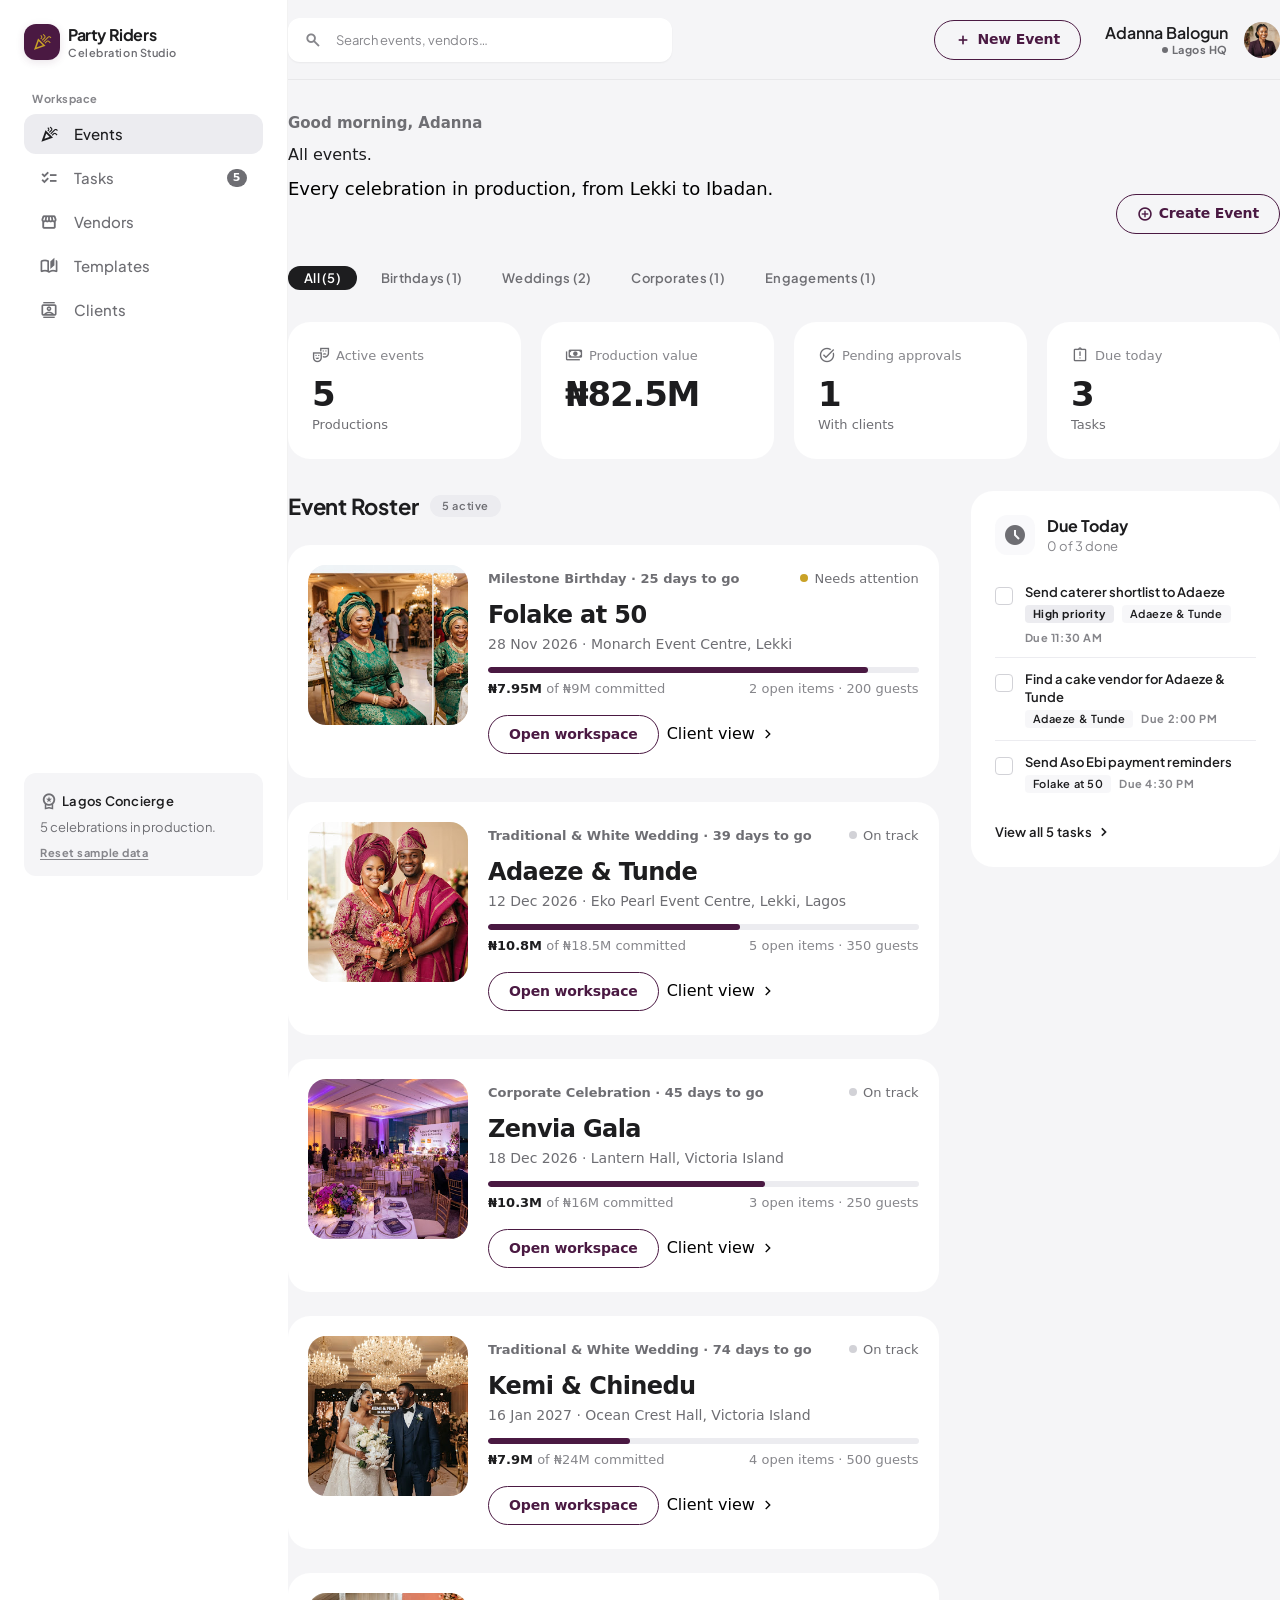
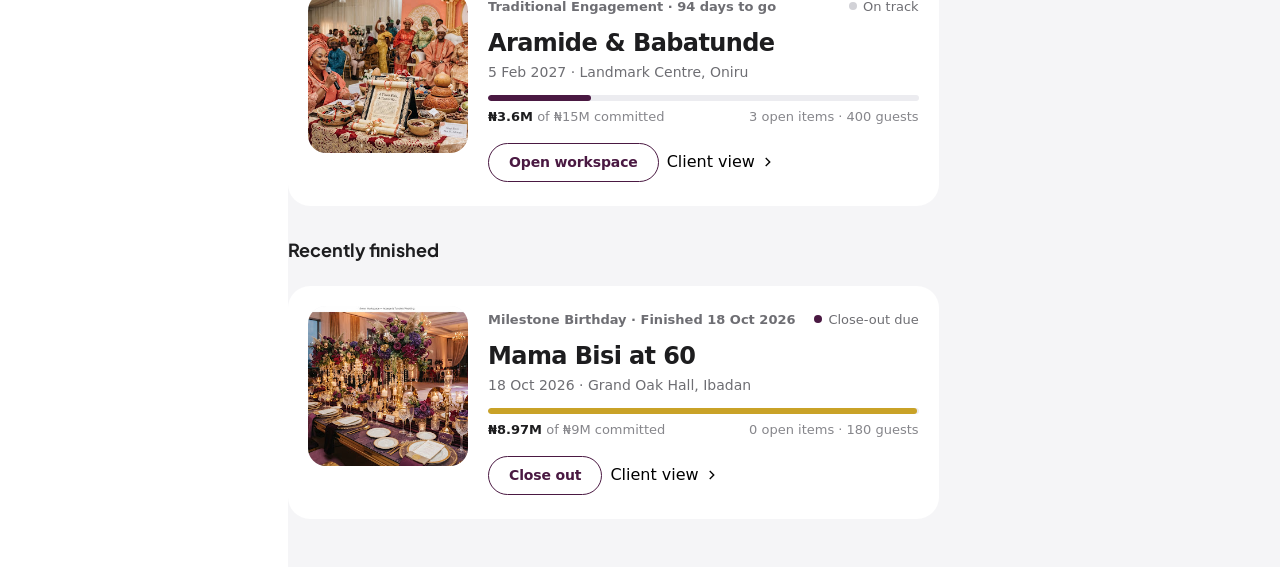
==== app.html @ c504311c "Party Riders marketing site and planner demo" ====
<!doctype html>
<html lang="en">
<head>
  <meta charset="utf-8">
  <meta name="viewport" content="width=device-width, initial-scale=1, viewport-fit=cover">
  <title>Party Riders · Planner Workspace</title>
  <link rel="preconnect" href="https://fonts.googleapis.com">
  <link rel="preconnect" href="https://fonts.gstatic.com" crossorigin>
  <link href="https://fonts.googleapis.com/css2?family=Plus+Jakarta+Sans:wght@400;500;600;700;800&display=swap" rel="stylesheet">
  <link href="https://fonts.googleapis.com/css2?family=Material+Symbols+Outlined:opsz,wght,FILL,GRAD@20..48,300..600,0..1,0&display=swap" rel="stylesheet">
  <link href="app.css" rel="stylesheet">
</head>
<body>
  <div id="root"></div>
  <div id="layer"></div>
  <script src="app.js"></script>
</body>
</html>
---- app.css ----
*,:after,:before{--tw-border-spacing-x:0;--tw-border-spacing-y:0;--tw-translate-x:0;--tw-translate-y:0;--tw-rotate:0;--tw-skew-x:0;--tw-skew-y:0;--tw-scale-x:1;--tw-scale-y:1;--tw-pan-x: ;--tw-pan-y: ;--tw-pinch-zoom: ;--tw-scroll-snap-strictness:proximity;--tw-gradient-from-position: ;--tw-gradient-via-position: ;--tw-gradient-to-position: ;--tw-ordinal: ;--tw-slashed-zero: ;--tw-numeric-figure: ;--tw-numeric-spacing: ;--tw-numeric-fraction: ;--tw-ring-inset: ;--tw-ring-offset-width:0px;--tw-ring-offset-color:#fff;--tw-ring-color:rgba(59,130,246,.5);--tw-ring-offset-shadow:0 0 #0000;--tw-ring-shadow:0 0 #0000;--tw-shadow:0 0 #0000;--tw-shadow-colored:0 0 #0000;--tw-blur: ;--tw-brightness: ;--tw-contrast: ;--tw-grayscale: ;--tw-hue-rotate: ;--tw-invert: ;--tw-saturate: ;--tw-sepia: ;--tw-drop-shadow: ;--tw-backdrop-blur: ;--tw-backdrop-brightness: ;--tw-backdrop-contrast: ;--tw-backdrop-grayscale: ;--tw-backdrop-hue-rotate: ;--tw-backdrop-invert: ;--tw-backdrop-opacity: ;--tw-backdrop-saturate: ;--tw-backdrop-sepia: ;--tw-contain-size: ;--tw-contain-layout: ;--tw-contain-paint: ;--tw-contain-style: }::backdrop{--tw-border-spacing-x:0;--tw-border-spacing-y:0;--tw-translate-x:0;--tw-translate-y:0;--tw-rotate:0;--tw-skew-x:0;--tw-skew-y:0;--tw-scale-x:1;--tw-scale-y:1;--tw-pan-x: ;--tw-pan-y: ;--tw-pinch-zoom: ;--tw-scroll-snap-strictness:proximity;--tw-gradient-from-position: ;--tw-gradient-via-position: ;--tw-gradient-to-position: ;--tw-ordinal: ;--tw-slashed-zero: ;--tw-numeric-figure: ;--tw-numeric-spacing: ;--tw-numeric-fraction: ;--tw-ring-inset: ;--tw-ring-offset-width:0px;--tw-ring-offset-color:#fff;--tw-ring-color:rgba(59,130,246,.5);--tw-ring-offset-shadow:0 0 #0000;--tw-ring-shadow:0 0 #0000;--tw-shadow:0 0 #0000;--tw-shadow-colored:0 0 #0000;--tw-blur: ;--tw-brightness: ;--tw-contrast: ;--tw-grayscale: ;--tw-hue-rotate: ;--tw-invert: ;--tw-saturate: ;--tw-sepia: ;--tw-drop-shadow: ;--tw-backdrop-blur: ;--tw-backdrop-brightness: ;--tw-backdrop-contrast: ;--tw-backdrop-grayscale: ;--tw-backdrop-hue-rotate: ;--tw-backdrop-invert: ;--tw-backdrop-opacity: ;--tw-backdrop-saturate: ;--tw-backdrop-sepia: ;--tw-contain-size: ;--tw-contain-layout: ;--tw-contain-paint: ;--tw-contain-style: }/*! tailwindcss v3.4.16 | MIT License | https://tailwindcss.com*/*,:after,:before{box-sizing:border-box;border:0 solid #e5e7eb}:after,:before{--tw-content:""}:host,html{line-height:1.5;-webkit-text-size-adjust:100%;-moz-tab-size:4;-o-tab-size:4;tab-size:4;font-family:ui-sans-serif,system-ui,sans-serif,Apple Color Emoji,Segoe UI Emoji,Segoe UI Symbol,Noto Color Emoji;font-feature-settings:normal;font-variation-settings:normal;-webkit-tap-highlight-color:transparent}body{margin:0;line-height:inherit}hr{height:0;color:inherit;border-top-width:1px}abbr:where([title]){-webkit-text-decoration:underline dotted;text-decoration:underline dotted}h1,h2,h3,h4,h5,h6{font-size:inherit;font-weight:inherit}a{color:inherit;text-decoration:inherit}b,strong{font-weight:bolder}code,kbd,pre,samp{font-family:ui-monospace,SFMono-Regular,Menlo,Monaco,Consolas,Liberation Mono,Courier New,monospace;font-feature-settings:normal;font-variation-settings:normal;font-size:1em}small{font-size:80%}sub,sup{font-size:75%;line-height:0;position:relative;vertical-align:baseline}sub{bottom:-.25em}sup{top:-.5em}table{text-indent:0;border-color:inherit;border-collapse:collapse}button,input,optgroup,select,textarea{font-family:inherit;font-feature-settings:inherit;font-variation-settings:inherit;font-size:100%;font-weight:inherit;line-height:inherit;letter-spacing:inherit;color:inherit;margin:0;padding:0}button,select{text-transform:none}button,input:where([type=button]),input:where([type=reset]),input:where([type=submit]){-webkit-appearance:button;background-color:transparent;background-image:none}:-moz-focusring{outline:auto}:-moz-ui-invalid{box-shadow:none}progress{vertical-align:baseline}::-webkit-inner-spin-button,::-webkit-outer-spin-button{height:auto}[type=search]{-webkit-appearance:textfield;outline-offset:-2px}::-webkit-search-decoration{-webkit-appearance:none}::-webkit-file-upload-button{-webkit-appearance:button;font:inherit}summary{display:list-item}blockquote,dd,dl,figure,h1,h2,h3,h4,h5,h6,hr,p,pre{margin:0}fieldset{margin:0}fieldset,legend{padding:0}menu,ol,ul{list-style:none;margin:0;padding:0}dialog{padding:0}textarea{resize:vertical}input::-moz-placeholder,textarea::-moz-placeholder{opacity:1;color:#9ca3af}input::placeholder,textarea::placeholder{opacity:1;color:#9ca3af}[role=button],button{cursor:pointer}:disabled{cursor:default}audio,canvas,embed,iframe,img,object,svg,video{display:block;vertical-align:middle}img,video{max-width:100%;height:auto}[hidden]:where(:not([hidden=until-found])){display:none}[multiple],[type=date],[type=datetime-local],[type=email],[type=month],[type=number],[type=password],[type=search],[type=tel],[type=text],[type=time],[type=url],[type=week],input:where(:not([type])),select,textarea{-webkit-appearance:none;-moz-appearance:none;appearance:none;background-color:#fff;border-color:#6b7280;border-width:1px;border-radius:0;padding:.5rem .75rem;font-size:1rem;line-height:1.5rem;--tw-shadow:0 0 #0000}[multiple]:focus,[type=date]:focus,[type=datetime-local]:focus,[type=email]:focus,[type=month]:focus,[type=number]:focus,[type=password]:focus,[type=search]:focus,[type=tel]:focus,[type=text]:focus,[type=time]:focus,[type=url]:focus,[type=week]:focus,input:where(:not([type])):focus,select:focus,textarea:focus{outline:2px solid transparent;outline-offset:2px;--tw-ring-inset:var(--tw-empty,/*!*/ /*!*/);--tw-ring-offset-width:0px;--tw-ring-offset-color:#fff;--tw-ring-color:#2563eb;--tw-ring-offset-shadow:var(--tw-ring-inset) 0 0 0 var(--tw-ring-offset-width) var(--tw-ring-offset-color);--tw-ring-shadow:var(--tw-ring-inset) 0 0 0 calc(1px + var(--tw-ring-offset-width)) var(--tw-ring-color);box-shadow:var(--tw-ring-offset-shadow),var(--tw-ring-shadow),var(--tw-shadow);border-color:#2563eb}input::-moz-placeholder,textarea::-moz-placeholder{color:#6b7280;opacity:1}input::placeholder,textarea::placeholder{color:#6b7280;opacity:1}::-webkit-datetime-edit-fields-wrapper{padding:0}::-webkit-date-and-time-value{min-height:1.5em;text-align:inherit}::-webkit-datetime-edit{display:inline-flex}::-webkit-datetime-edit,::-webkit-datetime-edit-day-field,::-webkit-datetime-edit-hour-field,::-webkit-datetime-edit-meridiem-field,::-webkit-datetime-edit-millisecond-field,::-webkit-datetime-edit-minute-field,::-webkit-datetime-edit-month-field,::-webkit-datetime-edit-second-field,::-webkit-datetime-edit-year-field{padding-top:0;padding-bottom:0}select{background-image:url("data:image/svg+xml;charset=utf-8,%3Csvg xmlns='http://www.w3.org/2000/svg' fill='none' viewBox='0 0 20 20'%3E%3Cpath stroke='%236b7280' stroke-linecap='round' stroke-linejoin='round' stroke-width='1.5' d='m6 8 4 4 4-4'/%3E%3C/svg%3E");background-position:right .5rem center;background-repeat:no-repeat;background-size:1.5em 1.5em;padding-right:2.5rem;-webkit-print-color-adjust:exact;print-color-adjust:exact}[multiple],[size]:where(select:not([size="1"])){background-image:none;background-position:0 0;background-repeat:unset;background-size:initial;padding-right:.75rem;-webkit-print-color-adjust:unset;print-color-adjust:unset}[type=checkbox],[type=radio]{-webkit-appearance:none;-moz-appearance:none;appearance:none;padding:0;-webkit-print-color-adjust:exact;print-color-adjust:exact;display:inline-block;vertical-align:middle;background-origin:border-box;-webkit-user-select:none;-moz-user-select:none;user-select:none;flex-shrink:0;height:1rem;width:1rem;color:#2563eb;background-color:#fff;border-color:#6b7280;border-width:1px;--tw-shadow:0 0 #0000}[type=checkbox]{border-radius:0}[type=radio]{border-radius:100%}[type=checkbox]:focus,[type=radio]:focus{outline:2px solid transparent;outline-offset:2px;--tw-ring-inset:var(--tw-empty,/*!*/ /*!*/);--tw-ring-offset-width:2px;--tw-ring-offset-color:#fff;--tw-ring-color:#2563eb;--tw-ring-offset-shadow:var(--tw-ring-inset) 0 0 0 var(--tw-ring-offset-width) var(--tw-ring-offset-color);--tw-ring-shadow:var(--tw-ring-inset) 0 0 0 calc(2px + var(--tw-ring-offset-width)) var(--tw-ring-color);box-shadow:var(--tw-ring-offset-shadow),var(--tw-ring-shadow),var(--tw-shadow)}[type=checkbox]:checked,[type=radio]:checked{border-color:transparent;background-color:currentColor;background-size:100% 100%;background-position:50%;background-repeat:no-repeat}[type=checkbox]:checked{background-image:url("data:image/svg+xml;charset=utf-8,%3Csvg xmlns='http://www.w3.org/2000/svg' fill='%23fff' viewBox='0 0 16 16'%3E%3Cpath d='M12.207 4.793a1 1 0 0 1 0 1.414l-5 5a1 1 0 0 1-1.414 0l-2-2a1 1 0 0 1 1.414-1.414L6.5 9.086l4.293-4.293a1 1 0 0 1 1.414 0'/%3E%3C/svg%3E")}@media (forced-colors:active) {[type=checkbox]:checked{-webkit-appearance:auto;-moz-appearance:auto;appearance:auto}}[type=radio]:checked{background-image:url("data:image/svg+xml;charset=utf-8,%3Csvg xmlns='http://www.w3.org/2000/svg' fill='%23fff' viewBox='0 0 16 16'%3E%3Ccircle cx='8' cy='8' r='3'/%3E%3C/svg%3E")}@media (forced-colors:active) {[type=radio]:checked{-webkit-appearance:auto;-moz-appearance:auto;appearance:auto}}[type=checkbox]:checked:focus,[type=checkbox]:checked:hover,[type=radio]:checked:focus,[type=radio]:checked:hover{border-color:transparent;background-color:currentColor}[type=checkbox]:indeterminate{background-image:url("data:image/svg+xml;charset=utf-8,%3Csvg xmlns='http://www.w3.org/2000/svg' fill='none' viewBox='0 0 16 16'%3E%3Cpath stroke='%23fff' stroke-linecap='round' stroke-linejoin='round' stroke-width='2' d='M4 8h8'/%3E%3C/svg%3E");border-color:transparent;background-color:currentColor;background-size:100% 100%;background-position:50%;background-repeat:no-repeat}@media (forced-colors:active) {[type=checkbox]:indeterminate{-webkit-appearance:auto;-moz-appearance:auto;appearance:auto}}[type=checkbox]:indeterminate:focus,[type=checkbox]:indeterminate:hover{border-color:transparent;background-color:currentColor}[type=file]{background:unset;border-color:inherit;border-width:0;border-radius:0;padding:0;font-size:unset;line-height:inherit}[type=file]:focus{outline:1px solid ButtonText;outline:1px auto -webkit-focus-ring-color}.sr-only{position:absolute;width:1px;height:1px;padding:0;margin:-1px;overflow:hidden;clip:rect(0,0,0,0);white-space:nowrap;border-width:0}.pointer-events-none{pointer-events:none}.fixed{position:fixed}.absolute{position:absolute}.relative{position:relative}.sticky{position:sticky}.inset-0{inset:0}.inset-x-0{left:0;right:0}.-bottom-10{bottom:-2.5rem}.-right-10{right:-2.5rem}.bottom-0{bottom:0}.bottom-3{bottom:.75rem}.left-0{left:0}.left-1\/2{left:50%}.left-3{left:.75rem}.left-4,.left-space-md{left:1rem}.right-0{right:0}.right-3{right:.75rem}.right-4{right:1rem}.top-0{top:0}.top-2\.5{top:.625rem}.top-20{top:5rem}.top-3{top:.75rem}.top-4{top:1rem}.top-\[136px\]{top:136px}.top-full{top:100%}.z-10{z-index:10}.z-30{z-index:30}.z-40{z-index:40}.z-50{z-index:50}.z-\[60\]{z-index:60}.z-\[61\]{z-index:61}.z-\[70\]{z-index:70}.z-\[80\]{z-index:80}.mx-auto{margin-left:auto;margin-right:auto}.mb-1,.mb-space-xs{margin-bottom:.25rem}.ml-2{margin-left:.5rem}.ml-auto{margin-left:auto}.mt-0\.5{margin-top:.125rem}.mt-1{margin-top:.25rem}.mt-2{margin-top:.5rem}.mt-auto{margin-top:auto}.mt-space-xs{margin-top:.25rem}.box-border{box-sizing:border-box}.block{display:block}.inline-block{display:inline-block}.flex{display:flex}.inline-flex{display:inline-flex}.table{display:table}.grid{display:grid}.hidden{display:none}.h-1\.5{height:.375rem}.h-10{height:2.5rem}.h-11{height:2.75rem}.h-12{height:3rem}.h-16{height:4rem}.h-2{height:.5rem}.h-2\.5{height:.625rem}.h-20{height:5rem}.h-3{height:.75rem}.h-32{height:8rem}.h-36{height:9rem}.h-40{height:10rem}.h-44{height:11rem}.h-48{height:12rem}.h-52{height:13rem}.h-7{height:1.75rem}.h-72{height:18rem}.h-8{height:2rem}.h-9{height:2.25rem}.h-\[18px\]{height:18px}.h-\[420px\]{height:420px}.h-full{height:100%}.h-px{height:1px}.min-h-screen{min-height:100vh}.w-1\.5{width:.375rem}.w-10{width:2.5rem}.w-11{width:2.75rem}.w-12{width:3rem}.w-16{width:4rem}.w-2{width:.5rem}.w-2\.5{width:.625rem}.w-36{width:9rem}.w-52{width:13rem}.w-56{width:14rem}.w-7{width:1.75rem}.w-72{width:18rem}.w-8{width:2rem}.w-9{width:2.25rem}.w-\[120px\]{width:120px}.w-\[18px\]{width:18px}.w-\[50px\]{width:50px}.w-full{width:100%}.min-w-0{min-width:0}.min-w-\[18px\]{min-width:18px}.min-w-\[220px\]{min-width:220px}.min-w-\[360px\]{min-width:360px}.min-w-\[520px\]{min-width:520px}.min-w-\[720px\]{min-width:720px}.min-w-\[760px\]{min-width:760px}.max-w-3xl{max-width:48rem}.max-w-\[1440px\]{max-width:1440px}.max-w-\[440px\]{max-width:440px}.max-w-\[480px\]{max-width:480px}.max-w-\[560px\]{max-width:560px}.max-w-\[calc\(100vw-32px\)\]{max-width:calc(100vw - 32px)}.max-w-full{max-width:100%}.max-w-md{max-width:28rem}.max-w-sm{max-width:24rem}.max-w-xl{max-width:36rem}.flex-1{flex:1 1 0%}.flex-shrink-0,.shrink-0{flex-shrink:0}.table-auto{table-layout:auto}.border-collapse{border-collapse:collapse}.-translate-x-1\/2{--tw-translate-x:-50%}.-rotate-90,.-translate-x-1\/2{transform:translate(var(--tw-translate-x),var(--tw-translate-y)) rotate(var(--tw-rotate)) skewX(var(--tw-skew-x)) skewY(var(--tw-skew-y)) scaleX(var(--tw-scale-x)) scaleY(var(--tw-scale-y))}.-rotate-90{--tw-rotate:-90deg}.cursor-pointer{cursor:pointer}.select-all{-webkit-user-select:all;-moz-user-select:all;user-select:all}.grid-cols-1{grid-template-columns:repeat(1,minmax(0,1fr))}.grid-cols-2{grid-template-columns:repeat(2,minmax(0,1fr))}.grid-cols-3{grid-template-columns:repeat(3,minmax(0,1fr))}.flex-col{flex-direction:column}.flex-wrap{flex-wrap:wrap}.items-start{align-items:flex-start}.items-end{align-items:flex-end}.items-center{align-items:center}.items-baseline{align-items:baseline}.justify-end{justify-content:flex-end}.justify-center{justify-content:center}.justify-between{justify-content:space-between}.gap-0\.5{gap:.125rem}.gap-1{gap:.25rem}.gap-1\.5{gap:.375rem}.gap-2{gap:.5rem}.gap-2\.5{gap:.625rem}.gap-3{gap:.75rem}.gap-3\.5{gap:.875rem}.gap-4{gap:1rem}.gap-5{gap:1.25rem}.gap-6{gap:1.5rem}.gap-8{gap:2rem}.gap-space-lg{gap:1.5rem}.gap-space-md{gap:1rem}.gap-space-sm{gap:.5rem}.gap-space-xl{gap:2rem}.gap-space-xs{gap:.25rem}.divide-x>:not([hidden])~:not([hidden]){--tw-divide-x-reverse:0;border-right-width:calc(1px*var(--tw-divide-x-reverse));border-left-width:calc(1px*(1 - var(--tw-divide-x-reverse)))}.divide-y>:not([hidden])~:not([hidden]){--tw-divide-y-reverse:0;border-top-width:calc(1px*(1 - var(--tw-divide-y-reverse)));border-bottom-width:calc(1px*var(--tw-divide-y-reverse))}.divide-surface-container>:not([hidden])~:not([hidden]){--tw-divide-opacity:1;border-color:rgb(236 236 240/var(--tw-divide-opacity,1))}.self-start{align-self:flex-start}.overflow-hidden{overflow:hidden}.overflow-x-auto{overflow-x:auto}.overflow-y-auto{overflow-y:auto}.truncate{overflow:hidden;text-overflow:ellipsis}.truncate,.whitespace-nowrap{white-space:nowrap}.whitespace-pre-line{white-space:pre-line}.rounded{border-radius:.25rem}.rounded-2xl{border-radius:1rem}.rounded-\[18px\]{border-radius:18px}.rounded-\[22px\]{border-radius:22px}.rounded-\[28px\]{border-radius:28px}.rounded-full{border-radius:9999px}.rounded-lg{border-radius:.5rem}.rounded-md{border-radius:.375rem}.rounded-xl{border-radius:.75rem}.rounded-tl-md{border-top-left-radius:.375rem}.rounded-tl-none{border-top-left-radius:0}.border{border-width:1px}.border-0{border-width:0}.border-2{border-width:2px}.border-\[1\.5px\]{border-width:1.5px}.border-b{border-bottom-width:1px}.border-l-2{border-left-width:2px}.border-r{border-right-width:1px}.border-t{border-top-width:1px}.border-dashed{border-style:dashed}.border-black\/\[0\.05\]{border-color:rgba(0,0,0,.05)}.border-gold{--tw-border-opacity:1;border-color:rgb(201 162 39/var(--tw-border-opacity,1))}.border-on-primary\/20{border-color:hsla(0,0%,100%,.2)}.border-outline-variant{--tw-border-opacity:1;border-color:rgb(210 210 215/var(--tw-border-opacity,1))}.border-plum{--tw-border-opacity:1;border-color:rgb(74 25 66/var(--tw-border-opacity,1))}.border-primary{--tw-border-opacity:1;border-color:rgb(29 29 31/var(--tw-border-opacity,1))}.border-primary-container{--tw-border-opacity:1;border-color:rgb(74 25 66/var(--tw-border-opacity,1))}.border-secondary{--tw-border-opacity:1;border-color:rgb(110 110 115/var(--tw-border-opacity,1))}.border-surface-container{--tw-border-opacity:1;border-color:rgb(236 236 240/var(--tw-border-opacity,1))}.border-transparent{border-color:transparent}.border-white{--tw-border-opacity:1;border-color:rgb(255 255 255/var(--tw-border-opacity,1))}.border-white\/60{border-color:hsla(0,0%,100%,.6)}.bg-\[\#000000\]\/25{background-color:rgba(0,0,0,.25)}.bg-\[\#34c759\]{--tw-bg-opacity:1;background-color:rgb(52 199 89/var(--tw-bg-opacity,1))}.bg-\[\#E8F5E9\]{--tw-bg-opacity:1;background-color:rgb(232 245 233/var(--tw-bg-opacity,1))}.bg-\[\#E9D3A3\]{--tw-bg-opacity:1;background-color:rgb(233 211 163/var(--tw-bg-opacity,1))}.bg-\[\#ff9f0a\]{--tw-bg-opacity:1;background-color:rgb(255 159 10/var(--tw-bg-opacity,1))}.bg-background{--tw-bg-opacity:1;background-color:rgb(245 245 247/var(--tw-bg-opacity,1))}.bg-error-container{--tw-bg-opacity:1;background-color:rgb(253 238 238/var(--tw-bg-opacity,1))}.bg-gold{--tw-bg-opacity:1;background-color:rgb(201 162 39/var(--tw-bg-opacity,1))}.bg-on-surface{--tw-bg-opacity:1;background-color:rgb(29 29 31/var(--tw-bg-opacity,1))}.bg-outline{--tw-bg-opacity:1;background-color:rgb(134 134 139/var(--tw-bg-opacity,1))}.bg-outline-variant{--tw-bg-opacity:1;background-color:rgb(210 210 215/var(--tw-bg-opacity,1))}.bg-outline-variant\/50{background-color:hsla(240,6%,83%,.5)}.bg-plum{--tw-bg-opacity:1;background-color:rgb(74 25 66/var(--tw-bg-opacity,1))}.bg-primary{--tw-bg-opacity:1;background-color:rgb(29 29 31/var(--tw-bg-opacity,1))}.bg-primary-container{--tw-bg-opacity:1;background-color:rgb(74 25 66/var(--tw-bg-opacity,1))}.bg-primary-fixed{--tw-bg-opacity:1;background-color:rgb(236 236 240/var(--tw-bg-opacity,1))}.bg-primary-fixed\/20{background-color:rgba(236,236,240,.2)}.bg-primary-fixed\/40{background-color:rgba(236,236,240,.4)}.bg-primary-fixed\/50{background-color:rgba(236,236,240,.5)}.bg-primary-fixed\/60{background-color:rgba(236,236,240,.6)}.bg-secondary{--tw-bg-opacity:1;background-color:rgb(110 110 115/var(--tw-bg-opacity,1))}.bg-secondary-container{--tw-bg-opacity:1;background-color:rgb(236 236 240/var(--tw-bg-opacity,1))}.bg-secondary-container\/30{background-color:rgba(236,236,240,.3)}.bg-secondary-container\/40{background-color:rgba(236,236,240,.4)}.bg-secondary-container\/50{background-color:rgba(236,236,240,.5)}.bg-secondary-fixed{--tw-bg-opacity:1;background-color:rgb(242 242 245/var(--tw-bg-opacity,1))}.bg-secondary-fixed\/40{background-color:rgba(242,242,245,.4)}.bg-surface{--tw-bg-opacity:1;background-color:rgb(245 245 247/var(--tw-bg-opacity,1))}.bg-surface-container{--tw-bg-opacity:1;background-color:rgb(236 236 240/var(--tw-bg-opacity,1))}.bg-surface-container-low{--tw-bg-opacity:1;background-color:rgb(245 245 247/var(--tw-bg-opacity,1))}.bg-surface-container-low\/50{background-color:rgba(245,245,247,.5)}.bg-surface-container-lowest{--tw-bg-opacity:1;background-color:rgb(255 255 255/var(--tw-bg-opacity,1))}.bg-surface-container-lowest\/80{background-color:hsla(0,0%,100%,.8)}.bg-surface-container-lowest\/90{background-color:hsla(0,0%,100%,.9)}.bg-surface-container-lowest\/95{background-color:hsla(0,0%,100%,.95)}.bg-surface-dim{--tw-bg-opacity:1;background-color:rgb(209 209 214/var(--tw-bg-opacity,1))}.bg-tertiary{--tw-bg-opacity:1;background-color:rgb(29 29 31/var(--tw-bg-opacity,1))}.bg-tertiary-fixed{--tw-bg-opacity:1;background-color:rgb(236 236 240/var(--tw-bg-opacity,1))}.bg-tertiary-fixed\/40{background-color:rgba(236,236,240,.4)}.bg-tertiary-fixed\/50{background-color:rgba(236,236,240,.5)}.bg-transparent{background-color:transparent}.bg-white\/10{background-color:hsla(0,0%,100%,.1)}.bg-white\/15{background-color:hsla(0,0%,100%,.15)}.bg-gradient-to-b{background-image:linear-gradient(to bottom,var(--tw-gradient-stops))}.bg-gradient-to-r{background-image:linear-gradient(to right,var(--tw-gradient-stops))}.bg-gradient-to-t{background-image:linear-gradient(to top,var(--tw-gradient-stops))}.from-\[\#000000\]\/80{--tw-gradient-from:rgba(0,0,0,.8) var(--tw-gradient-from-position);--tw-gradient-to:transparent var(--tw-gradient-to-position);--tw-gradient-stops:var(--tw-gradient-from),var(--tw-gradient-to)}.from-\[\#000000\]\/90{--tw-gradient-from:rgba(0,0,0,.9) var(--tw-gradient-from-position);--tw-gradient-to:transparent var(--tw-gradient-to-position);--tw-gradient-stops:var(--tw-gradient-from),var(--tw-gradient-to)}.from-primary{--tw-gradient-from:#1d1d1f var(--tw-gradient-from-position);--tw-gradient-to:rgba(29,29,31,0) var(--tw-gradient-to-position);--tw-gradient-stops:var(--tw-gradient-from),var(--tw-gradient-to)}.from-primary\/70{--tw-gradient-from:rgba(29,29,31,.7) var(--tw-gradient-from-position);--tw-gradient-to:rgba(29,29,31,0) var(--tw-gradient-to-position);--tw-gradient-stops:var(--tw-gradient-from),var(--tw-gradient-to)}.from-primary\/85{--tw-gradient-from:rgba(29,29,31,.85) var(--tw-gradient-from-position);--tw-gradient-to:rgba(29,29,31,0) var(--tw-gradient-to-position);--tw-gradient-stops:var(--tw-gradient-from),var(--tw-gradient-to)}.from-surface-container-lowest{--tw-gradient-from:#fff var(--tw-gradient-from-position);--tw-gradient-to:hsla(0,0%,100%,0) var(--tw-gradient-to-position);--tw-gradient-stops:var(--tw-gradient-from),var(--tw-gradient-to)}.via-\[\#000000\]\/35{--tw-gradient-to:transparent var(--tw-gradient-to-position);--tw-gradient-stops:var(--tw-gradient-from),rgba(0,0,0,.35) var(--tw-gradient-via-position),var(--tw-gradient-to)}.via-primary\/20{--tw-gradient-to:rgba(29,29,31,0) var(--tw-gradient-to-position);--tw-gradient-stops:var(--tw-gradient-from),rgba(29,29,31,.2) var(--tw-gradient-via-position),var(--tw-gradient-to)}.via-secondary-container{--tw-gradient-to:rgba(236,236,240,0) var(--tw-gradient-to-position);--tw-gradient-stops:var(--tw-gradient-from),#ececf0 var(--tw-gradient-via-position),var(--tw-gradient-to)}.to-\[\#000000\]\/5{--tw-gradient-to:rgba(0,0,0,.05) var(--tw-gradient-to-position)}.to-primary{--tw-gradient-to:#1d1d1f var(--tw-gradient-to-position)}.to-surface-container-low{--tw-gradient-to:#f5f5f7 var(--tw-gradient-to-position)}.to-transparent{--tw-gradient-to:transparent var(--tw-gradient-to-position)}.object-cover{-o-object-fit:cover;object-fit:cover}.p-0{padding:0}.p-0\.5{padding:.125rem}.p-1{padding:.25rem}.p-2{padding:.5rem}.p-3{padding:.75rem}.p-3\.5{padding:.875rem}.p-4{padding:1rem}.p-5{padding:1.25rem}.p-6{padding:1.5rem}.p-space-2xl{padding:3rem}.p-space-lg{padding:1.5rem}.p-space-md{padding:1rem}.p-space-sm{padding:.5rem}.p-space-xl{padding:2rem}.p-space-xs{padding:.25rem}.px-1{padding-left:.25rem;padding-right:.25rem}.px-1\.5{padding-left:.375rem;padding-right:.375rem}.px-2{padding-left:.5rem;padding-right:.5rem}.px-2\.5{padding-left:.625rem;padding-right:.625rem}.px-3{padding-left:.75rem;padding-right:.75rem}.px-3\.5{padding-left:.875rem;padding-right:.875rem}.px-4{padding-left:1rem;padding-right:1rem}.px-5{padding-left:1.25rem;padding-right:1.25rem}.px-6,.px-space-lg{padding-left:1.5rem;padding-right:1.5rem}.px-space-md{padding-left:1rem;padding-right:1rem}.px-space-sm{padding-left:.5rem;padding-right:.5rem}.py-0\.5{padding-top:.125rem;padding-bottom:.125rem}.py-1{padding-top:.25rem;padding-bottom:.25rem}.py-1\.5{padding-top:.375rem;padding-bottom:.375rem}.py-2{padding-top:.5rem;padding-bottom:.5rem}.py-2\.5{padding-top:.625rem;padding-bottom:.625rem}.py-3{padding-top:.75rem;padding-bottom:.75rem}.py-4{padding-top:1rem;padding-bottom:1rem}.py-5{padding-top:1.25rem;padding-bottom:1.25rem}.py-6{padding-top:1.5rem;padding-bottom:1.5rem}.py-space-2xl{padding-top:3rem;padding-bottom:3rem}.py-space-lg{padding-top:1.5rem;padding-bottom:1.5rem}.py-space-md{padding-top:1rem;padding-bottom:1rem}.py-space-sm{padding-top:.5rem;padding-bottom:.5rem}.py-space-xs{padding-top:.25rem}.pb-1,.py-space-xs{padding-bottom:.25rem}.pb-32{padding-bottom:8rem}.pb-8{padding-bottom:2rem}.pb-space-2xl{padding-bottom:3rem}.pb-space-sm{padding-bottom:.5rem}.pb-space-xs{padding-bottom:.25rem}.pl-10{padding-left:2.5rem}.pl-12{padding-left:3rem}.pl-2{padding-left:.5rem}.pl-3{padding-left:.75rem}.pl-4{padding-left:1rem}.pl-8{padding-left:2rem}.pl-space-md{padding-left:1rem}.pr-3\.5{padding-right:.875rem}.pr-5{padding-right:1.25rem}.pr-8{padding-right:2rem}.pr-space-md{padding-right:1rem}.pt-0\.5{padding-top:.125rem}.pt-1{padding-top:.25rem}.pt-10{padding-top:2.5rem}.pt-2{padding-top:.5rem}.pt-3{padding-top:.75rem}.pt-32{padding-top:8rem}.pt-4{padding-top:1rem}.pt-6{padding-top:1.5rem}.pt-space-md{padding-top:1rem}.pt-space-sm{padding-top:.5rem}.pt-space-xs{padding-top:.25rem}.text-left{text-align:left}.text-center{text-align:center}.text-right{text-align:right}.align-top{vertical-align:top}.font-body-md,.font-body-sm,.font-currency-display,.font-currency-md,.font-display-lg-mobile,.font-headline-md,.font-headline-sm,.font-headline-xl-mobile,.font-label-md,.font-label-sm,.font-title-md{font-family:Plus Jakarta Sans,ui-sans-serif,system-ui,-apple-system,Segoe UI,sans-serif}.text-\[10px\]{font-size:10px}.text-\[11px\]{font-size:11px}.text-\[12px\]{font-size:12px}.text-\[13px\]{font-size:13px}.text-\[14px\]{font-size:14px}.text-\[15px\]{font-size:15px}.text-\[16px\]{font-size:16px}.text-\[17px\]{font-size:17px}.text-\[18px\]{font-size:18px}.text-\[19px\]{font-size:19px}.text-\[20px\]{font-size:20px}.text-\[22px\]{font-size:22px}.text-\[24px\]{font-size:24px}.text-\[26px\]{font-size:26px}.text-\[30px\]{font-size:30px}.text-\[34px\]{font-size:34px}.text-\[40px\]{font-size:40px}.text-\[44px\]{font-size:44px}.text-body-md{font-size:15px;line-height:22px;font-weight:400}.text-body-sm{font-size:13px;line-height:18px;font-weight:400}.text-currency-display{font-size:32px;line-height:38px;letter-spacing:-.01em;font-weight:700}.text-currency-md{font-size:18px;line-height:24px;font-weight:600}.text-display-lg-mobile{font-size:32px;line-height:40px;letter-spacing:-.02em;font-weight:700}.text-headline-md{font-size:22px;line-height:30px;letter-spacing:-.01em;font-weight:600}.text-headline-sm{font-size:18px;line-height:24px;font-weight:600}.text-headline-xl-mobile{font-size:26px;line-height:32px;letter-spacing:-.01em;font-weight:600}.text-label-md{font-size:13px;line-height:16px;letter-spacing:.02em;font-weight:600}.text-label-sm{font-size:11px;line-height:14px;letter-spacing:.05em;font-weight:700}.text-title-md{font-size:16px;line-height:22px;font-weight:600}.font-bold{font-weight:700}.font-medium{font-weight:500}.font-normal{font-weight:400}.font-semibold{font-weight:600}.italic{font-style:italic}.tabular-nums{--tw-numeric-spacing:tabular-nums;font-variant-numeric:var(--tw-ordinal) var(--tw-slashed-zero) var(--tw-numeric-figure) var(--tw-numeric-spacing) var(--tw-numeric-fraction)}.leading-4{line-height:1rem}.leading-none{line-height:1}.leading-relaxed{line-height:1.625}.leading-snug{line-height:1.375}.leading-tight{line-height:1.25}.tracking-\[-0\.01em\]{letter-spacing:-.01em}.tracking-\[-0\.025em\]{letter-spacing:-.025em}.tracking-\[-0\.02em\]{letter-spacing:-.02em}.tracking-\[-0\.035em\]{letter-spacing:-.035em}.tracking-\[-0\.03em\]{letter-spacing:-.03em}.tracking-\[0\.2em\]{letter-spacing:.2em}.tracking-tight{letter-spacing:-.025em}.text-\[\#1B5E20\]{--tw-text-opacity:1;color:rgb(27 94 32/var(--tw-text-opacity,1))}.text-\[\#b25000\]{--tw-text-opacity:1;color:rgb(178 80 0/var(--tw-text-opacity,1))}.text-error{--tw-text-opacity:1;color:rgb(215 0 21/var(--tw-text-opacity,1))}.text-gold{--tw-text-opacity:1;color:rgb(201 162 39/var(--tw-text-opacity,1))}.text-on-error-container{--tw-text-opacity:1;color:rgb(163 0 15/var(--tw-text-opacity,1))}.text-on-primary{--tw-text-opacity:1;color:rgb(255 255 255/var(--tw-text-opacity,1))}.text-on-primary-fixed-variant{--tw-text-opacity:1;color:rgb(29 29 31/var(--tw-text-opacity,1))}.text-on-primary\/70{color:hsla(0,0%,100%,.7)}.text-on-primary\/80{color:hsla(0,0%,100%,.8)}.text-on-primary\/90{color:hsla(0,0%,100%,.9)}.text-on-secondary{--tw-text-opacity:1;color:rgb(255 255 255/var(--tw-text-opacity,1))}.text-on-secondary-container{--tw-text-opacity:1;color:rgb(29 29 31/var(--tw-text-opacity,1))}.text-on-secondary-fixed-variant{--tw-text-opacity:1;color:rgb(110 110 115/var(--tw-text-opacity,1))}.text-on-surface{--tw-text-opacity:1;color:rgb(29 29 31/var(--tw-text-opacity,1))}.text-on-surface-variant{--tw-text-opacity:1;color:rgb(110 110 115/var(--tw-text-opacity,1))}.text-on-tertiary{--tw-text-opacity:1;color:rgb(255 255 255/var(--tw-text-opacity,1))}.text-outline{--tw-text-opacity:1;color:rgb(134 134 139/var(--tw-text-opacity,1))}.text-outline-variant{--tw-text-opacity:1;color:rgb(210 210 215/var(--tw-text-opacity,1))}.text-plum{--tw-text-opacity:1;color:rgb(74 25 66/var(--tw-text-opacity,1))}.text-primary{--tw-text-opacity:1;color:rgb(29 29 31/var(--tw-text-opacity,1))}.text-primary-container{--tw-text-opacity:1;color:rgb(74 25 66/var(--tw-text-opacity,1))}.text-secondary{--tw-text-opacity:1;color:rgb(110 110 115/var(--tw-text-opacity,1))}.text-secondary-container,.text-surface-variant{--tw-text-opacity:1;color:rgb(236 236 240/var(--tw-text-opacity,1))}.text-tertiary,.text-tertiary-container{--tw-text-opacity:1;color:rgb(29 29 31/var(--tw-text-opacity,1))}.text-white{--tw-text-opacity:1;color:rgb(255 255 255/var(--tw-text-opacity,1))}.text-white\/80{color:hsla(0,0%,100%,.8)}.underline{text-decoration-line:underline}.line-through{text-decoration-line:line-through}.underline-offset-2{text-underline-offset:2px}.opacity-10{opacity:.1}.opacity-60{opacity:.6}.shadow{--tw-shadow:0 1px 3px 0 rgba(0,0,0,.1),0 1px 2px -1px rgba(0,0,0,.1);--tw-shadow-colored:0 1px 3px 0 var(--tw-shadow-color),0 1px 2px -1px var(--tw-shadow-color)}.shadow,.shadow-2xl{box-shadow:var(--tw-ring-offset-shadow,0 0 #0000),var(--tw-ring-shadow,0 0 #0000),var(--tw-shadow)}.shadow-2xl{--tw-shadow:0 25px 50px -12px rgba(0,0,0,.25);--tw-shadow-colored:0 25px 50px -12px var(--tw-shadow-color)}.shadow-\[0_1px_3px_rgba\(0\2c 0\2c 0\2c 0\.12\)\]{--tw-shadow:0 1px 3px rgba(0,0,0,.12);--tw-shadow-colored:0 1px 3px var(--tw-shadow-color);box-shadow:var(--tw-ring-offset-shadow,0 0 #0000),var(--tw-ring-shadow,0 0 #0000),var(--tw-shadow)}.shadow-\[0_2px_8px_rgba\(74\2c 25\2c 66\2c 0\.12\)\]{--tw-shadow:0 2px 8px rgba(74,25,66,.12);--tw-shadow-colored:0 2px 8px var(--tw-shadow-color)}.shadow-\[0_2px_8px_rgba\(74\2c 25\2c 66\2c 0\.12\)\],.shadow-lg{box-shadow:var(--tw-ring-offset-shadow,0 0 #0000),var(--tw-ring-shadow,0 0 #0000),var(--tw-shadow)}.shadow-lg{--tw-shadow:0 10px 15px -3px rgba(0,0,0,.1),0 4px 6px -4px rgba(0,0,0,.1);--tw-shadow-colored:0 10px 15px -3px var(--tw-shadow-color),0 4px 6px -4px var(--tw-shadow-color)}.shadow-sm{--tw-shadow:0 1px 2px 0 rgba(0,0,0,.05);--tw-shadow-colored:0 1px 2px 0 var(--tw-shadow-color)}.shadow-sm,.shadow-xl{box-shadow:var(--tw-ring-offset-shadow,0 0 #0000),var(--tw-ring-shadow,0 0 #0000),var(--tw-shadow)}.shadow-xl{--tw-shadow:0 20px 25px -5px rgba(0,0,0,.1),0 8px 10px -6px rgba(0,0,0,.1);--tw-shadow-colored:0 20px 25px -5px var(--tw-shadow-color),0 8px 10px -6px var(--tw-shadow-color)}.ring-2{--tw-ring-offset-shadow:var(--tw-ring-inset) 0 0 0 var(--tw-ring-offset-width) var(--tw-ring-offset-color);--tw-ring-shadow:var(--tw-ring-inset) 0 0 0 calc(2px + var(--tw-ring-offset-width)) var(--tw-ring-color);box-shadow:var(--tw-ring-offset-shadow),var(--tw-ring-shadow),var(--tw-shadow,0 0 #0000)}.ring-gold{--tw-ring-opacity:1;--tw-ring-color:rgb(201 162 39/var(--tw-ring-opacity,1))}.ring-surface-container-lowest{--tw-ring-opacity:1;--tw-ring-color:rgb(255 255 255/var(--tw-ring-opacity,1))}.filter{filter:var(--tw-blur) var(--tw-brightness) var(--tw-contrast) var(--tw-grayscale) var(--tw-hue-rotate) var(--tw-invert) var(--tw-saturate) var(--tw-sepia) var(--tw-drop-shadow)}.backdrop-blur-\[6px\]{--tw-backdrop-blur:blur(6px)}.backdrop-blur-\[6px\],.backdrop-blur-xl{-webkit-backdrop-filter:var(--tw-backdrop-blur) var(--tw-backdrop-brightness) var(--tw-backdrop-contrast) var(--tw-backdrop-grayscale) var(--tw-backdrop-hue-rotate) var(--tw-backdrop-invert) var(--tw-backdrop-opacity) var(--tw-backdrop-saturate) var(--tw-backdrop-sepia);backdrop-filter:var(--tw-backdrop-blur) var(--tw-backdrop-brightness) var(--tw-backdrop-contrast) var(--tw-backdrop-grayscale) var(--tw-backdrop-hue-rotate) var(--tw-backdrop-invert) var(--tw-backdrop-opacity) var(--tw-backdrop-saturate) var(--tw-backdrop-sepia)}.backdrop-blur-xl{--tw-backdrop-blur:blur(24px)}.transition{transition-property:color,background-color,border-color,text-decoration-color,fill,stroke,opacity,box-shadow,transform,filter,-webkit-backdrop-filter;transition-property:color,background-color,border-color,text-decoration-color,fill,stroke,opacity,box-shadow,transform,filter,backdrop-filter;transition-property:color,background-color,border-color,text-decoration-color,fill,stroke,opacity,box-shadow,transform,filter,backdrop-filter,-webkit-backdrop-filter;transition-timing-function:cubic-bezier(.4,0,.2,1);transition-duration:.15s}.transition-all{transition-property:all;transition-timing-function:cubic-bezier(.4,0,.2,1);transition-duration:.15s}.transition-colors{transition-property:color,background-color,border-color,text-decoration-color,fill,stroke;transition-timing-function:cubic-bezier(.4,0,.2,1);transition-duration:.15s}.transition-opacity{transition-property:opacity;transition-timing-function:cubic-bezier(.4,0,.2,1);transition-duration:.15s}.transition-shadow{transition-property:box-shadow;transition-timing-function:cubic-bezier(.4,0,.2,1);transition-duration:.15s}.placeholder\:text-outline::-moz-placeholder{--tw-text-opacity:1;color:rgb(134 134 139/var(--tw-text-opacity,1))}.placeholder\:text-outline::placeholder{--tw-text-opacity:1;color:rgb(134 134 139/var(--tw-text-opacity,1))}.hover\:border-on-surface:hover{--tw-border-opacity:1;border-color:rgb(29 29 31/var(--tw-border-opacity,1))}.hover\:border-outline-variant:hover{--tw-border-opacity:1;border-color:rgb(210 210 215/var(--tw-border-opacity,1))}.hover\:border-white:hover{--tw-border-opacity:1;border-color:rgb(255 255 255/var(--tw-border-opacity,1))}.hover\:bg-plum:hover{--tw-bg-opacity:1;background-color:rgb(74 25 66/var(--tw-bg-opacity,1))}.hover\:bg-surface-container:hover{--tw-bg-opacity:1;background-color:rgb(236 236 240/var(--tw-bg-opacity,1))}.hover\:bg-surface-container-low:hover{--tw-bg-opacity:1;background-color:rgb(245 245 247/var(--tw-bg-opacity,1))}.hover\:bg-surface-container-low\/40:hover{background-color:rgba(245,245,247,.4)}.hover\:bg-surface-container\/60:hover{background-color:rgba(236,236,240,.6)}.hover\:bg-white:hover{--tw-bg-opacity:1;background-color:rgb(255 255 255/var(--tw-bg-opacity,1))}.hover\:text-gold:hover{--tw-text-opacity:1;color:rgb(201 162 39/var(--tw-text-opacity,1))}.hover\:text-on-surface:hover,.hover\:text-primary:hover{--tw-text-opacity:1;color:rgb(29 29 31/var(--tw-text-opacity,1))}.hover\:text-white:hover{--tw-text-opacity:1;color:rgb(255 255 255/var(--tw-text-opacity,1))}.hover\:underline:hover{text-decoration-line:underline}.hover\:opacity-80:hover{opacity:.8}.focus\:border-primary:focus{--tw-border-opacity:1;border-color:rgb(29 29 31/var(--tw-border-opacity,1))}.focus\:outline-none:focus{outline:2px solid transparent;outline-offset:2px}.focus\:ring-0:focus{--tw-ring-offset-shadow:var(--tw-ring-inset) 0 0 0 var(--tw-ring-offset-width) var(--tw-ring-offset-color);--tw-ring-shadow:var(--tw-ring-inset) 0 0 0 calc(var(--tw-ring-offset-width)) var(--tw-ring-color)}.focus\:ring-0:focus,.focus\:ring-1:focus{box-shadow:var(--tw-ring-offset-shadow),var(--tw-ring-shadow),var(--tw-shadow,0 0 #0000)}.focus\:ring-1:focus{--tw-ring-offset-shadow:var(--tw-ring-inset) 0 0 0 var(--tw-ring-offset-width) var(--tw-ring-offset-color);--tw-ring-shadow:var(--tw-ring-inset) 0 0 0 calc(1px + var(--tw-ring-offset-width)) var(--tw-ring-color)}.focus\:ring-2:focus{--tw-ring-offset-shadow:var(--tw-ring-inset) 0 0 0 var(--tw-ring-offset-width) var(--tw-ring-offset-color);--tw-ring-shadow:var(--tw-ring-inset) 0 0 0 calc(2px + var(--tw-ring-offset-width)) var(--tw-ring-color);box-shadow:var(--tw-ring-offset-shadow),var(--tw-ring-shadow),var(--tw-shadow,0 0 #0000)}.focus\:ring-plum:focus{--tw-ring-opacity:1;--tw-ring-color:rgb(74 25 66/var(--tw-ring-opacity,1))}.focus\:ring-plum\/30:focus{--tw-ring-color:rgba(74,25,66,.3)}.focus\:ring-primary:focus{--tw-ring-opacity:1;--tw-ring-color:rgb(29 29 31/var(--tw-ring-opacity,1))}.focus\:ring-primary-container\/30:focus{--tw-ring-color:rgba(74,25,66,.3)}.disabled\:cursor-not-allowed:disabled{cursor:not-allowed}.disabled\:opacity-40:disabled{opacity:.4}.disabled\:hover\:bg-transparent:hover:disabled{background-color:transparent}.disabled\:hover\:text-plum:hover:disabled{--tw-text-opacity:1;color:rgb(74 25 66/var(--tw-text-opacity,1))}@media (min-width:640px){.sm\:col-span-2{grid-column:span 2/span 2}.sm\:inline{display:inline}.sm\:h-40{height:10rem}.sm\:h-\[360px\]{height:360px}.sm\:w-40{width:10rem}.sm\:grid-cols-2{grid-template-columns:repeat(2,minmax(0,1fr))}.sm\:flex-row{flex-direction:row}.sm\:gap-space-lg{gap:1.5rem}.sm\:rounded-l-\[28px\]{border-top-left-radius:28px;border-bottom-left-radius:28px}.sm\:p-10{padding:2.5rem}.sm\:p-5{padding:1.25rem}.sm\:px-5{padding-left:1.25rem;padding-right:1.25rem}.sm\:shadow-\[0_0_60px_-30px_rgba\(74\2c 25\2c 66\2c 0\.35\)\]{--tw-shadow:0 0 60px -30px rgba(74,25,66,.35);--tw-shadow-colored:0 0 60px -30px var(--tw-shadow-color);box-shadow:var(--tw-ring-offset-shadow,0 0 #0000),var(--tw-ring-shadow,0 0 #0000),var(--tw-shadow)}}@media (min-width:768px){.md\:col-span-2{grid-column:span 2/span 2}.md\:block{display:block}.md\:flex{display:flex}.md\:grid-cols-2{grid-template-columns:repeat(2,minmax(0,1fr))}.md\:grid-cols-3{grid-template-columns:repeat(3,minmax(0,1fr))}.md\:grid-cols-4{grid-template-columns:repeat(4,minmax(0,1fr))}.md\:divide-y-0>:not([hidden])~:not([hidden]){--tw-divide-y-reverse:0;border-top-width:calc(0px*(1 - var(--tw-divide-y-reverse)));border-bottom-width:calc(0px*var(--tw-divide-y-reverse))}}@media (min-width:1024px){.lg\:left-72{left:18rem}.lg\:top-24{top:6rem}.lg\:flex{display:flex}.lg\:hidden{display:none}.lg\:grid-cols-2{grid-template-columns:repeat(2,minmax(0,1fr))}.lg\:grid-cols-4{grid-template-columns:repeat(4,minmax(0,1fr))}.lg\:pl-72{padding-left:18rem}.lg\:pt-20{padding-top:5rem}.lg\:font-headline-xl{font-family:Plus Jakarta Sans,ui-sans-serif,system-ui,-apple-system,Segoe UI,sans-serif}.lg\:text-headline-xl{font-size:36px;line-height:44px;letter-spacing:-.02em;font-weight:600}}@media (min-width:1280px){.xl\:col-span-4{grid-column:span 4/span 4}.xl\:col-span-5{grid-column:span 5/span 5}.xl\:col-span-7{grid-column:span 7/span 7}.xl\:col-span-8{grid-column:span 8/span 8}.xl\:grid-cols-12{grid-template-columns:repeat(12,minmax(0,1fr))}.xl\:grid-cols-3{grid-template-columns:repeat(3,minmax(0,1fr))}.xl\:grid-cols-4{grid-template-columns:repeat(4,minmax(0,1fr))}.xl\:grid-cols-5{grid-template-columns:repeat(5,minmax(0,1fr))}}

/* Custom Apple‑inspired additions */
.pr-heading { font-size: 2rem; font-weight: 600; color: var(--apple-primary); margin-bottom: 1rem; }
.pr-lede { font-size: 1.125rem; color: var(--apple-muted); max-width: 45rem; margin: 0 auto 2rem; line-height: 1.5; }
.pr-link { display: inline-flex; align-items: center; gap: 4px; color: var(--apple-primary); font-weight: 500; text-decoration: none; }
.pr-link:hover { opacity: 0.8; }
.pr-carousel img { object-fit: cover; border-radius: var(--apple-radius); }
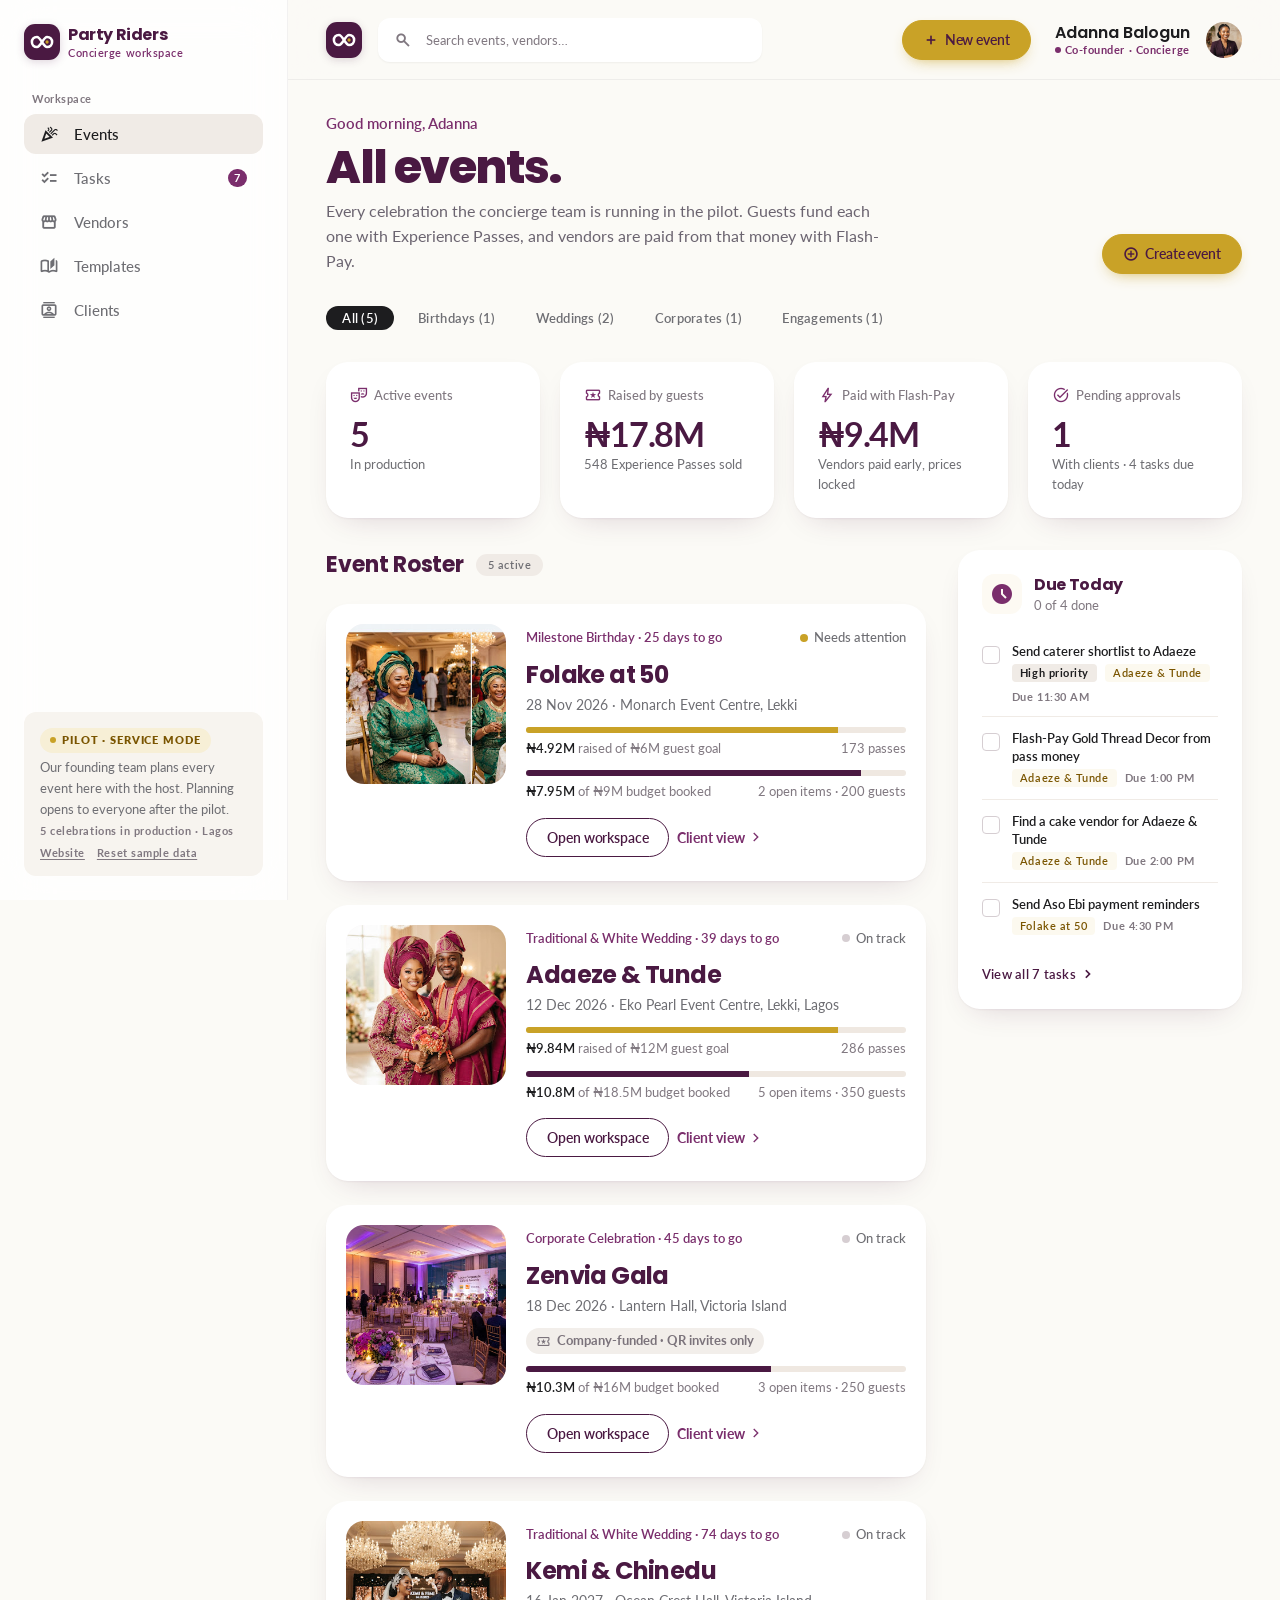
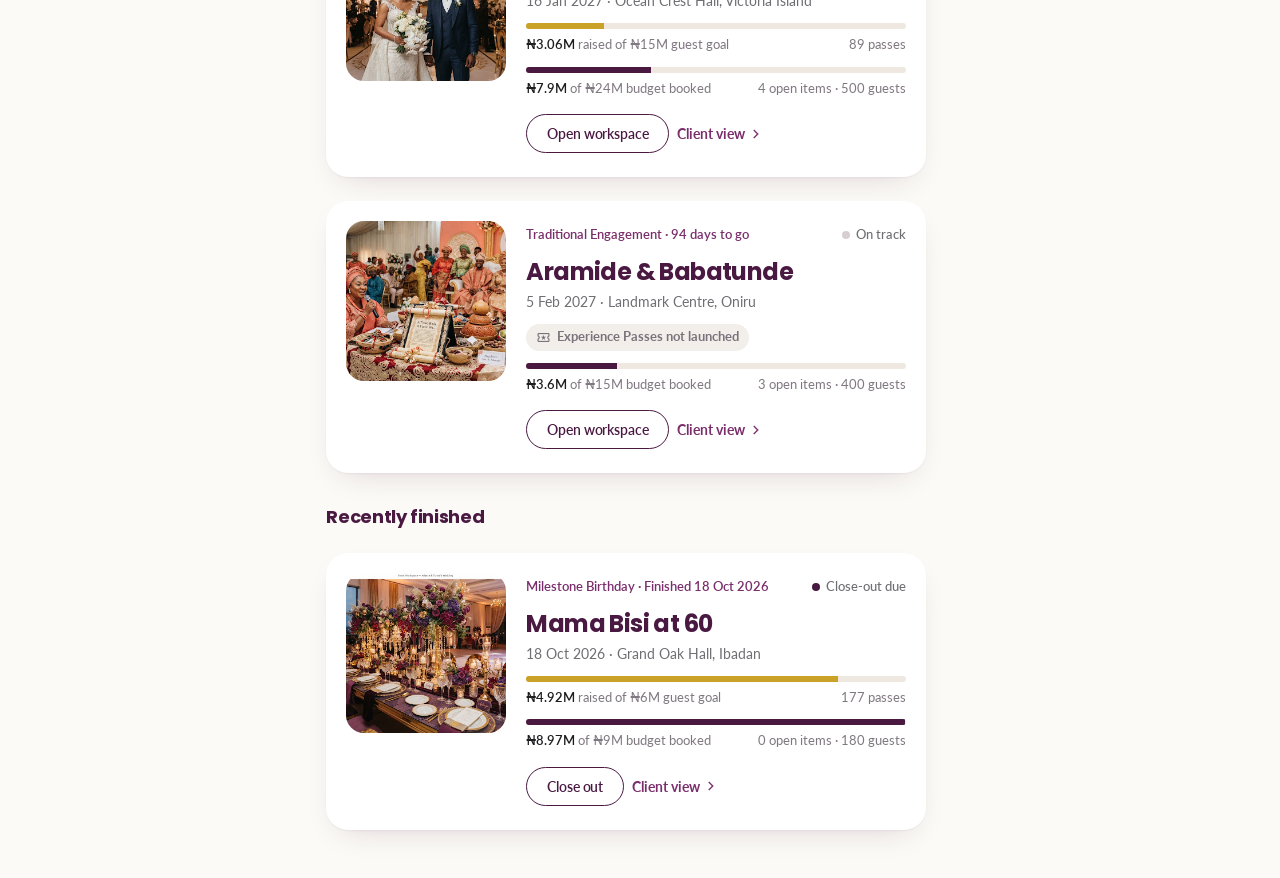
==== commit 088ca3fb: "Revamp concierge workspace demo: passes, Flash-Pay, QR gate, brand styles" ====
--- a/app.html
+++ b/app.html
@@ -3,12 +3,15 @@
 <head>
   <meta charset="utf-8">
   <meta name="viewport" content="width=device-width, initial-scale=1, viewport-fit=cover">
-  <title>Party Riders · Planner Workspace</title>
+  <title>Party Riders · Concierge Workspace</title>
+  <meta name="description" content="The Party Riders concierge workspace: plan the event, fund it with Experience Passes, pay vendors with Flash-Pay and run the QR gate.">
+  <meta name="theme-color" content="#4A1942">
   <link rel="preconnect" href="https://fonts.googleapis.com">
   <link rel="preconnect" href="https://fonts.gstatic.com" crossorigin>
-  <link href="https://fonts.googleapis.com/css2?family=Plus+Jakarta+Sans:wght@400;500;600;700;800&display=swap" rel="stylesheet">
+  <link href="https://fonts.googleapis.com/css2?family=Poppins:wght@500;600;700;800&family=Lato:wght@400;700;900&display=swap" rel="stylesheet">
   <link href="https://fonts.googleapis.com/css2?family=Material+Symbols+Outlined:opsz,wght,FILL,GRAD@20..48,300..600,0..1,0&display=swap" rel="stylesheet">
   <link href="app.css" rel="stylesheet">
+  <link href="app-brand.css" rel="stylesheet">
 </head>
 <body>
   <div id="root"></div>
--- a/app.css
+++ b/app.css
@@ -1,8 +1 @@
-*,:after,:before{--tw-border-spacing-x:0;--tw-border-spacing-y:0;--tw-translate-x:0;--tw-translate-y:0;--tw-rotate:0;--tw-skew-x:0;--tw-skew-y:0;--tw-scale-x:1;--tw-scale-y:1;--tw-pan-x: ;--tw-pan-y: ;--tw-pinch-zoom: ;--tw-scroll-snap-strictness:proximity;--tw-gradient-from-position: ;--tw-gradient-via-position: ;--tw-gradient-to-position: ;--tw-ordinal: ;--tw-slashed-zero: ;--tw-numeric-figure: ;--tw-numeric-spacing: ;--tw-numeric-fraction: ;--tw-ring-inset: ;--tw-ring-offset-width:0px;--tw-ring-offset-color:#fff;--tw-ring-color:rgba(59,130,246,.5);--tw-ring-offset-shadow:0 0 #0000;--tw-ring-shadow:0 0 #0000;--tw-shadow:0 0 #0000;--tw-shadow-colored:0 0 #0000;--tw-blur: ;--tw-brightness: ;--tw-contrast: ;--tw-grayscale: ;--tw-hue-rotate: ;--tw-invert: ;--tw-saturate: ;--tw-sepia: ;--tw-drop-shadow: ;--tw-backdrop-blur: ;--tw-backdrop-brightness: ;--tw-backdrop-contrast: ;--tw-backdrop-grayscale: ;--tw-backdrop-hue-rotate: ;--tw-backdrop-invert: ;--tw-backdrop-opacity: ;--tw-backdrop-saturate: ;--tw-backdrop-sepia: ;--tw-contain-size: ;--tw-contain-layout: ;--tw-contain-paint: ;--tw-contain-style: }::backdrop{--tw-border-spacing-x:0;--tw-border-spacing-y:0;--tw-translate-x:0;--tw-translate-y:0;--tw-rotate:0;--tw-skew-x:0;--tw-skew-y:0;--tw-scale-x:1;--tw-scale-y:1;--tw-pan-x: ;--tw-pan-y: ;--tw-pinch-zoom: ;--tw-scroll-snap-strictness:proximity;--tw-gradient-from-position: ;--tw-gradient-via-position: ;--tw-gradient-to-position: ;--tw-ordinal: ;--tw-slashed-zero: ;--tw-numeric-figure: ;--tw-numeric-spacing: ;--tw-numeric-fraction: ;--tw-ring-inset: ;--tw-ring-offset-width:0px;--tw-ring-offset-color:#fff;--tw-ring-color:rgba(59,130,246,.5);--tw-ring-offset-shadow:0 0 #0000;--tw-ring-shadow:0 0 #0000;--tw-shadow:0 0 #0000;--tw-shadow-colored:0 0 #0000;--tw-blur: ;--tw-brightness: ;--tw-contrast: ;--tw-grayscale: ;--tw-hue-rotate: ;--tw-invert: ;--tw-saturate: ;--tw-sepia: ;--tw-drop-shadow: ;--tw-backdrop-blur: ;--tw-backdrop-brightness: ;--tw-backdrop-contrast: ;--tw-backdrop-grayscale: ;--tw-backdrop-hue-rotate: ;--tw-backdrop-invert: ;--tw-backdrop-opacity: ;--tw-backdrop-saturate: ;--tw-backdrop-sepia: ;--tw-contain-size: ;--tw-contain-layout: ;--tw-contain-paint: ;--tw-contain-style: }/*! tailwindcss v3.4.16 | MIT License | https://tailwindcss.com*/*,:after,:before{box-sizing:border-box;border:0 solid #e5e7eb}:after,:before{--tw-content:""}:host,html{line-height:1.5;-webkit-text-size-adjust:100%;-moz-tab-size:4;-o-tab-size:4;tab-size:4;font-family:ui-sans-serif,system-ui,sans-serif,Apple Color Emoji,Segoe UI Emoji,Segoe UI Symbol,Noto Color Emoji;font-feature-settings:normal;font-variation-settings:normal;-webkit-tap-highlight-color:transparent}body{margin:0;line-height:inherit}hr{height:0;color:inherit;border-top-width:1px}abbr:where([title]){-webkit-text-decoration:underline dotted;text-decoration:underline dotted}h1,h2,h3,h4,h5,h6{font-size:inherit;font-weight:inherit}a{color:inherit;text-decoration:inherit}b,strong{font-weight:bolder}code,kbd,pre,samp{font-family:ui-monospace,SFMono-Regular,Menlo,Monaco,Consolas,Liberation Mono,Courier New,monospace;font-feature-settings:normal;font-variation-settings:normal;font-size:1em}small{font-size:80%}sub,sup{font-size:75%;line-height:0;position:relative;vertical-align:baseline}sub{bottom:-.25em}sup{top:-.5em}table{text-indent:0;border-color:inherit;border-collapse:collapse}button,input,optgroup,select,textarea{font-family:inherit;font-feature-settings:inherit;font-variation-settings:inherit;font-size:100%;font-weight:inherit;line-height:inherit;letter-spacing:inherit;color:inherit;margin:0;padding:0}button,select{text-transform:none}button,input:where([type=button]),input:where([type=reset]),input:where([type=submit]){-webkit-appearance:button;background-color:transparent;background-image:none}:-moz-focusring{outline:auto}:-moz-ui-invalid{box-shadow:none}progress{vertical-align:baseline}::-webkit-inner-spin-button,::-webkit-outer-spin-button{height:auto}[type=search]{-webkit-appearance:textfield;outline-offset:-2px}::-webkit-search-decoration{-webkit-appearance:none}::-webkit-file-upload-button{-webkit-appearance:button;font:inherit}summary{display:list-item}blockquote,dd,dl,figure,h1,h2,h3,h4,h5,h6,hr,p,pre{margin:0}fieldset{margin:0}fieldset,legend{padding:0}menu,ol,ul{list-style:none;margin:0;padding:0}dialog{padding:0}textarea{resize:vertical}input::-moz-placeholder,textarea::-moz-placeholder{opacity:1;color:#9ca3af}input::placeholder,textarea::placeholder{opacity:1;color:#9ca3af}[role=button],button{cursor:pointer}:disabled{cursor:default}audio,canvas,embed,iframe,img,object,svg,video{display:block;vertical-align:middle}img,video{max-width:100%;height:auto}[hidden]:where(:not([hidden=until-found])){display:none}[multiple],[type=date],[type=datetime-local],[type=email],[type=month],[type=number],[type=password],[type=search],[type=tel],[type=text],[type=time],[type=url],[type=week],input:where(:not([type])),select,textarea{-webkit-appearance:none;-moz-appearance:none;appearance:none;background-color:#fff;border-color:#6b7280;border-width:1px;border-radius:0;padding:.5rem .75rem;font-size:1rem;line-height:1.5rem;--tw-shadow:0 0 #0000}[multiple]:focus,[type=date]:focus,[type=datetime-local]:focus,[type=email]:focus,[type=month]:focus,[type=number]:focus,[type=password]:focus,[type=search]:focus,[type=tel]:focus,[type=text]:focus,[type=time]:focus,[type=url]:focus,[type=week]:focus,input:where(:not([type])):focus,select:focus,textarea:focus{outline:2px solid transparent;outline-offset:2px;--tw-ring-inset:var(--tw-empty,/*!*/ /*!*/);--tw-ring-offset-width:0px;--tw-ring-offset-color:#fff;--tw-ring-color:#2563eb;--tw-ring-offset-shadow:var(--tw-ring-inset) 0 0 0 var(--tw-ring-offset-width) var(--tw-ring-offset-color);--tw-ring-shadow:var(--tw-ring-inset) 0 0 0 calc(1px + var(--tw-ring-offset-width)) var(--tw-ring-color);box-shadow:var(--tw-ring-offset-shadow),var(--tw-ring-shadow),var(--tw-shadow);border-color:#2563eb}input::-moz-placeholder,textarea::-moz-placeholder{color:#6b7280;opacity:1}input::placeholder,textarea::placeholder{color:#6b7280;opacity:1}::-webkit-datetime-edit-fields-wrapper{padding:0}::-webkit-date-and-time-value{min-height:1.5em;text-align:inherit}::-webkit-datetime-edit{display:inline-flex}::-webkit-datetime-edit,::-webkit-datetime-edit-day-field,::-webkit-datetime-edit-hour-field,::-webkit-datetime-edit-meridiem-field,::-webkit-datetime-edit-millisecond-field,::-webkit-datetime-edit-minute-field,::-webkit-datetime-edit-month-field,::-webkit-datetime-edit-second-field,::-webkit-datetime-edit-year-field{padding-top:0;padding-bottom:0}select{background-image:url("data:image/svg+xml;charset=utf-8,%3Csvg xmlns='http://www.w3.org/2000/svg' fill='none' viewBox='0 0 20 20'%3E%3Cpath stroke='%236b7280' stroke-linecap='round' stroke-linejoin='round' stroke-width='1.5' d='m6 8 4 4 4-4'/%3E%3C/svg%3E");background-position:right .5rem center;background-repeat:no-repeat;background-size:1.5em 1.5em;padding-right:2.5rem;-webkit-print-color-adjust:exact;print-color-adjust:exact}[multiple],[size]:where(select:not([size="1"])){background-image:none;background-position:0 0;background-repeat:unset;background-size:initial;padding-right:.75rem;-webkit-print-color-adjust:unset;print-color-adjust:unset}[type=checkbox],[type=radio]{-webkit-appearance:none;-moz-appearance:none;appearance:none;padding:0;-webkit-print-color-adjust:exact;print-color-adjust:exact;display:inline-block;vertical-align:middle;background-origin:border-box;-webkit-user-select:none;-moz-user-select:none;user-select:none;flex-shrink:0;height:1rem;width:1rem;color:#2563eb;background-color:#fff;border-color:#6b7280;border-width:1px;--tw-shadow:0 0 #0000}[type=checkbox]{border-radius:0}[type=radio]{border-radius:100%}[type=checkbox]:focus,[type=radio]:focus{outline:2px solid transparent;outline-offset:2px;--tw-ring-inset:var(--tw-empty,/*!*/ /*!*/);--tw-ring-offset-width:2px;--tw-ring-offset-color:#fff;--tw-ring-color:#2563eb;--tw-ring-offset-shadow:var(--tw-ring-inset) 0 0 0 var(--tw-ring-offset-width) var(--tw-ring-offset-color);--tw-ring-shadow:var(--tw-ring-inset) 0 0 0 calc(2px + var(--tw-ring-offset-width)) var(--tw-ring-color);box-shadow:var(--tw-ring-offset-shadow),var(--tw-ring-shadow),var(--tw-shadow)}[type=checkbox]:checked,[type=radio]:checked{border-color:transparent;background-color:currentColor;background-size:100% 100%;background-position:50%;background-repeat:no-repeat}[type=checkbox]:checked{background-image:url("data:image/svg+xml;charset=utf-8,%3Csvg xmlns='http://www.w3.org/2000/svg' fill='%23fff' viewBox='0 0 16 16'%3E%3Cpath d='M12.207 4.793a1 1 0 0 1 0 1.414l-5 5a1 1 0 0 1-1.414 0l-2-2a1 1 0 0 1 1.414-1.414L6.5 9.086l4.293-4.293a1 1 0 0 1 1.414 0'/%3E%3C/svg%3E")}@media (forced-colors:active) {[type=checkbox]:checked{-webkit-appearance:auto;-moz-appearance:auto;appearance:auto}}[type=radio]:checked{background-image:url("data:image/svg+xml;charset=utf-8,%3Csvg xmlns='http://www.w3.org/2000/svg' fill='%23fff' viewBox='0 0 16 16'%3E%3Ccircle cx='8' cy='8' r='3'/%3E%3C/svg%3E")}@media (forced-colors:active) {[type=radio]:checked{-webkit-appearance:auto;-moz-appearance:auto;appearance:auto}}[type=checkbox]:checked:focus,[type=checkbox]:checked:hover,[type=radio]:checked:focus,[type=radio]:checked:hover{border-color:transparent;background-color:currentColor}[type=checkbox]:indeterminate{background-image:url("data:image/svg+xml;charset=utf-8,%3Csvg xmlns='http://www.w3.org/2000/svg' fill='none' viewBox='0 0 16 16'%3E%3Cpath stroke='%23fff' stroke-linecap='round' stroke-linejoin='round' stroke-width='2' d='M4 8h8'/%3E%3C/svg%3E");border-color:transparent;background-color:currentColor;background-size:100% 100%;background-position:50%;background-repeat:no-repeat}@media (forced-colors:active) {[type=checkbox]:indeterminate{-webkit-appearance:auto;-moz-appearance:auto;appearance:auto}}[type=checkbox]:indeterminate:focus,[type=checkbox]:indeterminate:hover{border-color:transparent;background-color:currentColor}[type=file]{background:unset;border-color:inherit;border-width:0;border-radius:0;padding:0;font-size:unset;line-height:inherit}[type=file]:focus{outline:1px solid ButtonText;outline:1px auto -webkit-focus-ring-color}.sr-only{position:absolute;width:1px;height:1px;padding:0;margin:-1px;overflow:hidden;clip:rect(0,0,0,0);white-space:nowrap;border-width:0}.pointer-events-none{pointer-events:none}.fixed{position:fixed}.absolute{position:absolute}.relative{position:relative}.sticky{position:sticky}.inset-0{inset:0}.inset-x-0{left:0;right:0}.-bottom-10{bottom:-2.5rem}.-right-10{right:-2.5rem}.bottom-0{bottom:0}.bottom-3{bottom:.75rem}.left-0{left:0}.left-1\/2{left:50%}.left-3{left:.75rem}.left-4,.left-space-md{left:1rem}.right-0{right:0}.right-3{right:.75rem}.right-4{right:1rem}.top-0{top:0}.top-2\.5{top:.625rem}.top-20{top:5rem}.top-3{top:.75rem}.top-4{top:1rem}.top-\[136px\]{top:136px}.top-full{top:100%}.z-10{z-index:10}.z-30{z-index:30}.z-40{z-index:40}.z-50{z-index:50}.z-\[60\]{z-index:60}.z-\[61\]{z-index:61}.z-\[70\]{z-index:70}.z-\[80\]{z-index:80}.mx-auto{margin-left:auto;margin-right:auto}.mb-1,.mb-space-xs{margin-bottom:.25rem}.ml-2{margin-left:.5rem}.ml-auto{margin-left:auto}.mt-0\.5{margin-top:.125rem}.mt-1{margin-top:.25rem}.mt-2{margin-top:.5rem}.mt-auto{margin-top:auto}.mt-space-xs{margin-top:.25rem}.box-border{box-sizing:border-box}.block{display:block}.inline-block{display:inline-block}.flex{display:flex}.inline-flex{display:inline-flex}.table{display:table}.grid{display:grid}.hidden{display:none}.h-1\.5{height:.375rem}.h-10{height:2.5rem}.h-11{height:2.75rem}.h-12{height:3rem}.h-16{height:4rem}.h-2{height:.5rem}.h-2\.5{height:.625rem}.h-20{height:5rem}.h-3{height:.75rem}.h-32{height:8rem}.h-36{height:9rem}.h-40{height:10rem}.h-44{height:11rem}.h-48{height:12rem}.h-52{height:13rem}.h-7{height:1.75rem}.h-72{height:18rem}.h-8{height:2rem}.h-9{height:2.25rem}.h-\[18px\]{height:18px}.h-\[420px\]{height:420px}.h-full{height:100%}.h-px{height:1px}.min-h-screen{min-height:100vh}.w-1\.5{width:.375rem}.w-10{width:2.5rem}.w-11{width:2.75rem}.w-12{width:3rem}.w-16{width:4rem}.w-2{width:.5rem}.w-2\.5{width:.625rem}.w-36{width:9rem}.w-52{width:13rem}.w-56{width:14rem}.w-7{width:1.75rem}.w-72{width:18rem}.w-8{width:2rem}.w-9{width:2.25rem}.w-\[120px\]{width:120px}.w-\[18px\]{width:18px}.w-\[50px\]{width:50px}.w-full{width:100%}.min-w-0{min-width:0}.min-w-\[18px\]{min-width:18px}.min-w-\[220px\]{min-width:220px}.min-w-\[360px\]{min-width:360px}.min-w-\[520px\]{min-width:520px}.min-w-\[720px\]{min-width:720px}.min-w-\[760px\]{min-width:760px}.max-w-3xl{max-width:48rem}.max-w-\[1440px\]{max-width:1440px}.max-w-\[440px\]{max-width:440px}.max-w-\[480px\]{max-width:480px}.max-w-\[560px\]{max-width:560px}.max-w-\[calc\(100vw-32px\)\]{max-width:calc(100vw - 32px)}.max-w-full{max-width:100%}.max-w-md{max-width:28rem}.max-w-sm{max-width:24rem}.max-w-xl{max-width:36rem}.flex-1{flex:1 1 0%}.flex-shrink-0,.shrink-0{flex-shrink:0}.table-auto{table-layout:auto}.border-collapse{border-collapse:collapse}.-translate-x-1\/2{--tw-translate-x:-50%}.-rotate-90,.-translate-x-1\/2{transform:translate(var(--tw-translate-x),var(--tw-translate-y)) rotate(var(--tw-rotate)) skewX(var(--tw-skew-x)) skewY(var(--tw-skew-y)) scaleX(var(--tw-scale-x)) scaleY(var(--tw-scale-y))}.-rotate-90{--tw-rotate:-90deg}.cursor-pointer{cursor:pointer}.select-all{-webkit-user-select:all;-moz-user-select:all;user-select:all}.grid-cols-1{grid-template-columns:repeat(1,minmax(0,1fr))}.grid-cols-2{grid-template-columns:repeat(2,minmax(0,1fr))}.grid-cols-3{grid-template-columns:repeat(3,minmax(0,1fr))}.flex-col{flex-direction:column}.flex-wrap{flex-wrap:wrap}.items-start{align-items:flex-start}.items-end{align-items:flex-end}.items-center{align-items:center}.items-baseline{align-items:baseline}.justify-end{justify-content:flex-end}.justify-center{justify-content:center}.justify-between{justify-content:space-between}.gap-0\.5{gap:.125rem}.gap-1{gap:.25rem}.gap-1\.5{gap:.375rem}.gap-2{gap:.5rem}.gap-2\.5{gap:.625rem}.gap-3{gap:.75rem}.gap-3\.5{gap:.875rem}.gap-4{gap:1rem}.gap-5{gap:1.25rem}.gap-6{gap:1.5rem}.gap-8{gap:2rem}.gap-space-lg{gap:1.5rem}.gap-space-md{gap:1rem}.gap-space-sm{gap:.5rem}.gap-space-xl{gap:2rem}.gap-space-xs{gap:.25rem}.divide-x>:not([hidden])~:not([hidden]){--tw-divide-x-reverse:0;border-right-width:calc(1px*var(--tw-divide-x-reverse));border-left-width:calc(1px*(1 - var(--tw-divide-x-reverse)))}.divide-y>:not([hidden])~:not([hidden]){--tw-divide-y-reverse:0;border-top-width:calc(1px*(1 - var(--tw-divide-y-reverse)));border-bottom-width:calc(1px*var(--tw-divide-y-reverse))}.divide-surface-container>:not([hidden])~:not([hidden]){--tw-divide-opacity:1;border-color:rgb(236 236 240/var(--tw-divide-opacity,1))}.self-start{align-self:flex-start}.overflow-hidden{overflow:hidden}.overflow-x-auto{overflow-x:auto}.overflow-y-auto{overflow-y:auto}.truncate{overflow:hidden;text-overflow:ellipsis}.truncate,.whitespace-nowrap{white-space:nowrap}.whitespace-pre-line{white-space:pre-line}.rounded{border-radius:.25rem}.rounded-2xl{border-radius:1rem}.rounded-\[18px\]{border-radius:18px}.rounded-\[22px\]{border-radius:22px}.rounded-\[28px\]{border-radius:28px}.rounded-full{border-radius:9999px}.rounded-lg{border-radius:.5rem}.rounded-md{border-radius:.375rem}.rounded-xl{border-radius:.75rem}.rounded-tl-md{border-top-left-radius:.375rem}.rounded-tl-none{border-top-left-radius:0}.border{border-width:1px}.border-0{border-width:0}.border-2{border-width:2px}.border-\[1\.5px\]{border-width:1.5px}.border-b{border-bottom-width:1px}.border-l-2{border-left-width:2px}.border-r{border-right-width:1px}.border-t{border-top-width:1px}.border-dashed{border-style:dashed}.border-black\/\[0\.05\]{border-color:rgba(0,0,0,.05)}.border-gold{--tw-border-opacity:1;border-color:rgb(201 162 39/var(--tw-border-opacity,1))}.border-on-primary\/20{border-color:hsla(0,0%,100%,.2)}.border-outline-variant{--tw-border-opacity:1;border-color:rgb(210 210 215/var(--tw-border-opacity,1))}.border-plum{--tw-border-opacity:1;border-color:rgb(74 25 66/var(--tw-border-opacity,1))}.border-primary{--tw-border-opacity:1;border-color:rgb(29 29 31/var(--tw-border-opacity,1))}.border-primary-container{--tw-border-opacity:1;border-color:rgb(74 25 66/var(--tw-border-opacity,1))}.border-secondary{--tw-border-opacity:1;border-color:rgb(110 110 115/var(--tw-border-opacity,1))}.border-surface-container{--tw-border-opacity:1;border-color:rgb(236 236 240/var(--tw-border-opacity,1))}.border-transparent{border-color:transparent}.border-white{--tw-border-opacity:1;border-color:rgb(255 255 255/var(--tw-border-opacity,1))}.border-white\/60{border-color:hsla(0,0%,100%,.6)}.bg-\[\#000000\]\/25{background-color:rgba(0,0,0,.25)}.bg-\[\#34c759\]{--tw-bg-opacity:1;background-color:rgb(52 199 89/var(--tw-bg-opacity,1))}.bg-\[\#E8F5E9\]{--tw-bg-opacity:1;background-color:rgb(232 245 233/var(--tw-bg-opacity,1))}.bg-\[\#E9D3A3\]{--tw-bg-opacity:1;background-color:rgb(233 211 163/var(--tw-bg-opacity,1))}.bg-\[\#ff9f0a\]{--tw-bg-opacity:1;background-color:rgb(255 159 10/var(--tw-bg-opacity,1))}.bg-background{--tw-bg-opacity:1;background-color:rgb(245 245 247/var(--tw-bg-opacity,1))}.bg-error-container{--tw-bg-opacity:1;background-color:rgb(253 238 238/var(--tw-bg-opacity,1))}.bg-gold{--tw-bg-opacity:1;background-color:rgb(201 162 39/var(--tw-bg-opacity,1))}.bg-on-surface{--tw-bg-opacity:1;background-color:rgb(29 29 31/var(--tw-bg-opacity,1))}.bg-outline{--tw-bg-opacity:1;background-color:rgb(134 134 139/var(--tw-bg-opacity,1))}.bg-outline-variant{--tw-bg-opacity:1;background-color:rgb(210 210 215/var(--tw-bg-opacity,1))}.bg-outline-variant\/50{background-color:hsla(240,6%,83%,.5)}.bg-plum{--tw-bg-opacity:1;background-color:rgb(74 25 66/var(--tw-bg-opacity,1))}.bg-primary{--tw-bg-opacity:1;background-color:rgb(29 29 31/var(--tw-bg-opacity,1))}.bg-primary-container{--tw-bg-opacity:1;background-color:rgb(74 25 66/var(--tw-bg-opacity,1))}.bg-primary-fixed{--tw-bg-opacity:1;background-color:rgb(236 236 240/var(--tw-bg-opacity,1))}.bg-primary-fixed\/20{background-color:rgba(236,236,240,.2)}.bg-primary-fixed\/40{background-color:rgba(236,236,240,.4)}.bg-primary-fixed\/50{background-color:rgba(236,236,240,.5)}.bg-primary-fixed\/60{background-color:rgba(236,236,240,.6)}.bg-secondary{--tw-bg-opacity:1;background-color:rgb(110 110 115/var(--tw-bg-opacity,1))}.bg-secondary-container{--tw-bg-opacity:1;background-color:rgb(236 236 240/var(--tw-bg-opacity,1))}.bg-secondary-container\/30{background-color:rgba(236,236,240,.3)}.bg-secondary-container\/40{background-color:rgba(236,236,240,.4)}.bg-secondary-container\/50{background-color:rgba(236,236,240,.5)}.bg-secondary-fixed{--tw-bg-opacity:1;background-color:rgb(242 242 245/var(--tw-bg-opacity,1))}.bg-secondary-fixed\/40{background-color:rgba(242,242,245,.4)}.bg-surface{--tw-bg-opacity:1;background-color:rgb(245 245 247/var(--tw-bg-opacity,1))}.bg-surface-container{--tw-bg-opacity:1;background-color:rgb(236 236 240/var(--tw-bg-opacity,1))}.bg-surface-container-low{--tw-bg-opacity:1;background-color:rgb(245 245 247/var(--tw-bg-opacity,1))}.bg-surface-container-low\/50{background-color:rgba(245,245,247,.5)}.bg-surface-container-lowest{--tw-bg-opacity:1;background-color:rgb(255 255 255/var(--tw-bg-opacity,1))}.bg-surface-container-lowest\/80{background-color:hsla(0,0%,100%,.8)}.bg-surface-container-lowest\/90{background-color:hsla(0,0%,100%,.9)}.bg-surface-container-lowest\/95{background-color:hsla(0,0%,100%,.95)}.bg-surface-dim{--tw-bg-opacity:1;background-color:rgb(209 209 214/var(--tw-bg-opacity,1))}.bg-tertiary{--tw-bg-opacity:1;background-color:rgb(29 29 31/var(--tw-bg-opacity,1))}.bg-tertiary-fixed{--tw-bg-opacity:1;background-color:rgb(236 236 240/var(--tw-bg-opacity,1))}.bg-tertiary-fixed\/40{background-color:rgba(236,236,240,.4)}.bg-tertiary-fixed\/50{background-color:rgba(236,236,240,.5)}.bg-transparent{background-color:transparent}.bg-white\/10{background-color:hsla(0,0%,100%,.1)}.bg-white\/15{background-color:hsla(0,0%,100%,.15)}.bg-gradient-to-b{background-image:linear-gradient(to bottom,var(--tw-gradient-stops))}.bg-gradient-to-r{background-image:linear-gradient(to right,var(--tw-gradient-stops))}.bg-gradient-to-t{background-image:linear-gradient(to top,var(--tw-gradient-stops))}.from-\[\#000000\]\/80{--tw-gradient-from:rgba(0,0,0,.8) var(--tw-gradient-from-position);--tw-gradient-to:transparent var(--tw-gradient-to-position);--tw-gradient-stops:var(--tw-gradient-from),var(--tw-gradient-to)}.from-\[\#000000\]\/90{--tw-gradient-from:rgba(0,0,0,.9) var(--tw-gradient-from-position);--tw-gradient-to:transparent var(--tw-gradient-to-position);--tw-gradient-stops:var(--tw-gradient-from),var(--tw-gradient-to)}.from-primary{--tw-gradient-from:#1d1d1f var(--tw-gradient-from-position);--tw-gradient-to:rgba(29,29,31,0) var(--tw-gradient-to-position);--tw-gradient-stops:var(--tw-gradient-from),var(--tw-gradient-to)}.from-primary\/70{--tw-gradient-from:rgba(29,29,31,.7) var(--tw-gradient-from-position);--tw-gradient-to:rgba(29,29,31,0) var(--tw-gradient-to-position);--tw-gradient-stops:var(--tw-gradient-from),var(--tw-gradient-to)}.from-primary\/85{--tw-gradient-from:rgba(29,29,31,.85) var(--tw-gradient-from-position);--tw-gradient-to:rgba(29,29,31,0) var(--tw-gradient-to-position);--tw-gradient-stops:var(--tw-gradient-from),var(--tw-gradient-to)}.from-surface-container-lowest{--tw-gradient-from:#fff var(--tw-gradient-from-position);--tw-gradient-to:hsla(0,0%,100%,0) var(--tw-gradient-to-position);--tw-gradient-stops:var(--tw-gradient-from),var(--tw-gradient-to)}.via-\[\#000000\]\/35{--tw-gradient-to:transparent var(--tw-gradient-to-position);--tw-gradient-stops:var(--tw-gradient-from),rgba(0,0,0,.35) var(--tw-gradient-via-position),var(--tw-gradient-to)}.via-primary\/20{--tw-gradient-to:rgba(29,29,31,0) var(--tw-gradient-to-position);--tw-gradient-stops:var(--tw-gradient-from),rgba(29,29,31,.2) var(--tw-gradient-via-position),var(--tw-gradient-to)}.via-secondary-container{--tw-gradient-to:rgba(236,236,240,0) var(--tw-gradient-to-position);--tw-gradient-stops:var(--tw-gradient-from),#ececf0 var(--tw-gradient-via-position),var(--tw-gradient-to)}.to-\[\#000000\]\/5{--tw-gradient-to:rgba(0,0,0,.05) var(--tw-gradient-to-position)}.to-primary{--tw-gradient-to:#1d1d1f var(--tw-gradient-to-position)}.to-surface-container-low{--tw-gradient-to:#f5f5f7 var(--tw-gradient-to-position)}.to-transparent{--tw-gradient-to:transparent var(--tw-gradient-to-position)}.object-cover{-o-object-fit:cover;object-fit:cover}.p-0{padding:0}.p-0\.5{padding:.125rem}.p-1{padding:.25rem}.p-2{padding:.5rem}.p-3{padding:.75rem}.p-3\.5{padding:.875rem}.p-4{padding:1rem}.p-5{padding:1.25rem}.p-6{padding:1.5rem}.p-space-2xl{padding:3rem}.p-space-lg{padding:1.5rem}.p-space-md{padding:1rem}.p-space-sm{padding:.5rem}.p-space-xl{padding:2rem}.p-space-xs{padding:.25rem}.px-1{padding-left:.25rem;padding-right:.25rem}.px-1\.5{padding-left:.375rem;padding-right:.375rem}.px-2{padding-left:.5rem;padding-right:.5rem}.px-2\.5{padding-left:.625rem;padding-right:.625rem}.px-3{padding-left:.75rem;padding-right:.75rem}.px-3\.5{padding-left:.875rem;padding-right:.875rem}.px-4{padding-left:1rem;padding-right:1rem}.px-5{padding-left:1.25rem;padding-right:1.25rem}.px-6,.px-space-lg{padding-left:1.5rem;padding-right:1.5rem}.px-space-md{padding-left:1rem;padding-right:1rem}.px-space-sm{padding-left:.5rem;padding-right:.5rem}.py-0\.5{padding-top:.125rem;padding-bottom:.125rem}.py-1{padding-top:.25rem;padding-bottom:.25rem}.py-1\.5{padding-top:.375rem;padding-bottom:.375rem}.py-2{padding-top:.5rem;padding-bottom:.5rem}.py-2\.5{padding-top:.625rem;padding-bottom:.625rem}.py-3{padding-top:.75rem;padding-bottom:.75rem}.py-4{padding-top:1rem;padding-bottom:1rem}.py-5{padding-top:1.25rem;padding-bottom:1.25rem}.py-6{padding-top:1.5rem;padding-bottom:1.5rem}.py-space-2xl{padding-top:3rem;padding-bottom:3rem}.py-space-lg{padding-top:1.5rem;padding-bottom:1.5rem}.py-space-md{padding-top:1rem;padding-bottom:1rem}.py-space-sm{padding-top:.5rem;padding-bottom:.5rem}.py-space-xs{padding-top:.25rem}.pb-1,.py-space-xs{padding-bottom:.25rem}.pb-32{padding-bottom:8rem}.pb-8{padding-bottom:2rem}.pb-space-2xl{padding-bottom:3rem}.pb-space-sm{padding-bottom:.5rem}.pb-space-xs{padding-bottom:.25rem}.pl-10{padding-left:2.5rem}.pl-12{padding-left:3rem}.pl-2{padding-left:.5rem}.pl-3{padding-left:.75rem}.pl-4{padding-left:1rem}.pl-8{padding-left:2rem}.pl-space-md{padding-left:1rem}.pr-3\.5{padding-right:.875rem}.pr-5{padding-right:1.25rem}.pr-8{padding-right:2rem}.pr-space-md{padding-right:1rem}.pt-0\.5{padding-top:.125rem}.pt-1{padding-top:.25rem}.pt-10{padding-top:2.5rem}.pt-2{padding-top:.5rem}.pt-3{padding-top:.75rem}.pt-32{padding-top:8rem}.pt-4{padding-top:1rem}.pt-6{padding-top:1.5rem}.pt-space-md{padding-top:1rem}.pt-space-sm{padding-top:.5rem}.pt-space-xs{padding-top:.25rem}.text-left{text-align:left}.text-center{text-align:center}.text-right{text-align:right}.align-top{vertical-align:top}.font-body-md,.font-body-sm,.font-currency-display,.font-currency-md,.font-display-lg-mobile,.font-headline-md,.font-headline-sm,.font-headline-xl-mobile,.font-label-md,.font-label-sm,.font-title-md{font-family:Plus Jakarta Sans,ui-sans-serif,system-ui,-apple-system,Segoe UI,sans-serif}.text-\[10px\]{font-size:10px}.text-\[11px\]{font-size:11px}.text-\[12px\]{font-size:12px}.text-\[13px\]{font-size:13px}.text-\[14px\]{font-size:14px}.text-\[15px\]{font-size:15px}.text-\[16px\]{font-size:16px}.text-\[17px\]{font-size:17px}.text-\[18px\]{font-size:18px}.text-\[19px\]{font-size:19px}.text-\[20px\]{font-size:20px}.text-\[22px\]{font-size:22px}.text-\[24px\]{font-size:24px}.text-\[26px\]{font-size:26px}.text-\[30px\]{font-size:30px}.text-\[34px\]{font-size:34px}.text-\[40px\]{font-size:40px}.text-\[44px\]{font-size:44px}.text-body-md{font-size:15px;line-height:22px;font-weight:400}.text-body-sm{font-size:13px;line-height:18px;font-weight:400}.text-currency-display{font-size:32px;line-height:38px;letter-spacing:-.01em;font-weight:700}.text-currency-md{font-size:18px;line-height:24px;font-weight:600}.text-display-lg-mobile{font-size:32px;line-height:40px;letter-spacing:-.02em;font-weight:700}.text-headline-md{font-size:22px;line-height:30px;letter-spacing:-.01em;font-weight:600}.text-headline-sm{font-size:18px;line-height:24px;font-weight:600}.text-headline-xl-mobile{font-size:26px;line-height:32px;letter-spacing:-.01em;font-weight:600}.text-label-md{font-size:13px;line-height:16px;letter-spacing:.02em;font-weight:600}.text-label-sm{font-size:11px;line-height:14px;letter-spacing:.05em;font-weight:700}.text-title-md{font-size:16px;line-height:22px;font-weight:600}.font-bold{font-weight:700}.font-medium{font-weight:500}.font-normal{font-weight:400}.font-semibold{font-weight:600}.italic{font-style:italic}.tabular-nums{--tw-numeric-spacing:tabular-nums;font-variant-numeric:var(--tw-ordinal) var(--tw-slashed-zero) var(--tw-numeric-figure) var(--tw-numeric-spacing) var(--tw-numeric-fraction)}.leading-4{line-height:1rem}.leading-none{line-height:1}.leading-relaxed{line-height:1.625}.leading-snug{line-height:1.375}.leading-tight{line-height:1.25}.tracking-\[-0\.01em\]{letter-spacing:-.01em}.tracking-\[-0\.025em\]{letter-spacing:-.025em}.tracking-\[-0\.02em\]{letter-spacing:-.02em}.tracking-\[-0\.035em\]{letter-spacing:-.035em}.tracking-\[-0\.03em\]{letter-spacing:-.03em}.tracking-\[0\.2em\]{letter-spacing:.2em}.tracking-tight{letter-spacing:-.025em}.text-\[\#1B5E20\]{--tw-text-opacity:1;color:rgb(27 94 32/var(--tw-text-opacity,1))}.text-\[\#b25000\]{--tw-text-opacity:1;color:rgb(178 80 0/var(--tw-text-opacity,1))}.text-error{--tw-text-opacity:1;color:rgb(215 0 21/var(--tw-text-opacity,1))}.text-gold{--tw-text-opacity:1;color:rgb(201 162 39/var(--tw-text-opacity,1))}.text-on-error-container{--tw-text-opacity:1;color:rgb(163 0 15/var(--tw-text-opacity,1))}.text-on-primary{--tw-text-opacity:1;color:rgb(255 255 255/var(--tw-text-opacity,1))}.text-on-primary-fixed-variant{--tw-text-opacity:1;color:rgb(29 29 31/var(--tw-text-opacity,1))}.text-on-primary\/70{color:hsla(0,0%,100%,.7)}.text-on-primary\/80{color:hsla(0,0%,100%,.8)}.text-on-primary\/90{color:hsla(0,0%,100%,.9)}.text-on-secondary{--tw-text-opacity:1;color:rgb(255 255 255/var(--tw-text-opacity,1))}.text-on-secondary-container{--tw-text-opacity:1;color:rgb(29 29 31/var(--tw-text-opacity,1))}.text-on-secondary-fixed-variant{--tw-text-opacity:1;color:rgb(110 110 115/var(--tw-text-opacity,1))}.text-on-surface{--tw-text-opacity:1;color:rgb(29 29 31/var(--tw-text-opacity,1))}.text-on-surface-variant{--tw-text-opacity:1;color:rgb(110 110 115/var(--tw-text-opacity,1))}.text-on-tertiary{--tw-text-opacity:1;color:rgb(255 255 255/var(--tw-text-opacity,1))}.text-outline{--tw-text-opacity:1;color:rgb(134 134 139/var(--tw-text-opacity,1))}.text-outline-variant{--tw-text-opacity:1;color:rgb(210 210 215/var(--tw-text-opacity,1))}.text-plum{--tw-text-opacity:1;color:rgb(74 25 66/var(--tw-text-opacity,1))}.text-primary{--tw-text-opacity:1;color:rgb(29 29 31/var(--tw-text-opacity,1))}.text-primary-container{--tw-text-opacity:1;color:rgb(74 25 66/var(--tw-text-opacity,1))}.text-secondary{--tw-text-opacity:1;color:rgb(110 110 115/var(--tw-text-opacity,1))}.text-secondary-container,.text-surface-variant{--tw-text-opacity:1;color:rgb(236 236 240/var(--tw-text-opacity,1))}.text-tertiary,.text-tertiary-container{--tw-text-opacity:1;color:rgb(29 29 31/var(--tw-text-opacity,1))}.text-white{--tw-text-opacity:1;color:rgb(255 255 255/var(--tw-text-opacity,1))}.text-white\/80{color:hsla(0,0%,100%,.8)}.underline{text-decoration-line:underline}.line-through{text-decoration-line:line-through}.underline-offset-2{text-underline-offset:2px}.opacity-10{opacity:.1}.opacity-60{opacity:.6}.shadow{--tw-shadow:0 1px 3px 0 rgba(0,0,0,.1),0 1px 2px -1px rgba(0,0,0,.1);--tw-shadow-colored:0 1px 3px 0 var(--tw-shadow-color),0 1px 2px -1px var(--tw-shadow-color)}.shadow,.shadow-2xl{box-shadow:var(--tw-ring-offset-shadow,0 0 #0000),var(--tw-ring-shadow,0 0 #0000),var(--tw-shadow)}.shadow-2xl{--tw-shadow:0 25px 50px -12px rgba(0,0,0,.25);--tw-shadow-colored:0 25px 50px -12px var(--tw-shadow-color)}.shadow-\[0_1px_3px_rgba\(0\2c 0\2c 0\2c 0\.12\)\]{--tw-shadow:0 1px 3px rgba(0,0,0,.12);--tw-shadow-colored:0 1px 3px var(--tw-shadow-color);box-shadow:var(--tw-ring-offset-shadow,0 0 #0000),var(--tw-ring-shadow,0 0 #0000),var(--tw-shadow)}.shadow-\[0_2px_8px_rgba\(74\2c 25\2c 66\2c 0\.12\)\]{--tw-shadow:0 2px 8px rgba(74,25,66,.12);--tw-shadow-colored:0 2px 8px var(--tw-shadow-color)}.shadow-\[0_2px_8px_rgba\(74\2c 25\2c 66\2c 0\.12\)\],.shadow-lg{box-shadow:var(--tw-ring-offset-shadow,0 0 #0000),var(--tw-ring-shadow,0 0 #0000),var(--tw-shadow)}.shadow-lg{--tw-shadow:0 10px 15px -3px rgba(0,0,0,.1),0 4px 6px -4px rgba(0,0,0,.1);--tw-shadow-colored:0 10px 15px -3px var(--tw-shadow-color),0 4px 6px -4px var(--tw-shadow-color)}.shadow-sm{--tw-shadow:0 1px 2px 0 rgba(0,0,0,.05);--tw-shadow-colored:0 1px 2px 0 var(--tw-shadow-color)}.shadow-sm,.shadow-xl{box-shadow:var(--tw-ring-offset-shadow,0 0 #0000),var(--tw-ring-shadow,0 0 #0000),var(--tw-shadow)}.shadow-xl{--tw-shadow:0 20px 25px -5px rgba(0,0,0,.1),0 8px 10px -6px rgba(0,0,0,.1);--tw-shadow-colored:0 20px 25px -5px var(--tw-shadow-color),0 8px 10px -6px var(--tw-shadow-color)}.ring-2{--tw-ring-offset-shadow:var(--tw-ring-inset) 0 0 0 var(--tw-ring-offset-width) var(--tw-ring-offset-color);--tw-ring-shadow:var(--tw-ring-inset) 0 0 0 calc(2px + var(--tw-ring-offset-width)) var(--tw-ring-color);box-shadow:var(--tw-ring-offset-shadow),var(--tw-ring-shadow),var(--tw-shadow,0 0 #0000)}.ring-gold{--tw-ring-opacity:1;--tw-ring-color:rgb(201 162 39/var(--tw-ring-opacity,1))}.ring-surface-container-lowest{--tw-ring-opacity:1;--tw-ring-color:rgb(255 255 255/var(--tw-ring-opacity,1))}.filter{filter:var(--tw-blur) var(--tw-brightness) var(--tw-contrast) var(--tw-grayscale) var(--tw-hue-rotate) var(--tw-invert) var(--tw-saturate) var(--tw-sepia) var(--tw-drop-shadow)}.backdrop-blur-\[6px\]{--tw-backdrop-blur:blur(6px)}.backdrop-blur-\[6px\],.backdrop-blur-xl{-webkit-backdrop-filter:var(--tw-backdrop-blur) var(--tw-backdrop-brightness) var(--tw-backdrop-contrast) var(--tw-backdrop-grayscale) var(--tw-backdrop-hue-rotate) var(--tw-backdrop-invert) var(--tw-backdrop-opacity) var(--tw-backdrop-saturate) var(--tw-backdrop-sepia);backdrop-filter:var(--tw-backdrop-blur) var(--tw-backdrop-brightness) var(--tw-backdrop-contrast) var(--tw-backdrop-grayscale) var(--tw-backdrop-hue-rotate) var(--tw-backdrop-invert) var(--tw-backdrop-opacity) var(--tw-backdrop-saturate) var(--tw-backdrop-sepia)}.backdrop-blur-xl{--tw-backdrop-blur:blur(24px)}.transition{transition-property:color,background-color,border-color,text-decoration-color,fill,stroke,opacity,box-shadow,transform,filter,-webkit-backdrop-filter;transition-property:color,background-color,border-color,text-decoration-color,fill,stroke,opacity,box-shadow,transform,filter,backdrop-filter;transition-property:color,background-color,border-color,text-decoration-color,fill,stroke,opacity,box-shadow,transform,filter,backdrop-filter,-webkit-backdrop-filter;transition-timing-function:cubic-bezier(.4,0,.2,1);transition-duration:.15s}.transition-all{transition-property:all;transition-timing-function:cubic-bezier(.4,0,.2,1);transition-duration:.15s}.transition-colors{transition-property:color,background-color,border-color,text-decoration-color,fill,stroke;transition-timing-function:cubic-bezier(.4,0,.2,1);transition-duration:.15s}.transition-opacity{transition-property:opacity;transition-timing-function:cubic-bezier(.4,0,.2,1);transition-duration:.15s}.transition-shadow{transition-property:box-shadow;transition-timing-function:cubic-bezier(.4,0,.2,1);transition-duration:.15s}.placeholder\:text-outline::-moz-placeholder{--tw-text-opacity:1;color:rgb(134 134 139/var(--tw-text-opacity,1))}.placeholder\:text-outline::placeholder{--tw-text-opacity:1;color:rgb(134 134 139/var(--tw-text-opacity,1))}.hover\:border-on-surface:hover{--tw-border-opacity:1;border-color:rgb(29 29 31/var(--tw-border-opacity,1))}.hover\:border-outline-variant:hover{--tw-border-opacity:1;border-color:rgb(210 210 215/var(--tw-border-opacity,1))}.hover\:border-white:hover{--tw-border-opacity:1;border-color:rgb(255 255 255/var(--tw-border-opacity,1))}.hover\:bg-plum:hover{--tw-bg-opacity:1;background-color:rgb(74 25 66/var(--tw-bg-opacity,1))}.hover\:bg-surface-container:hover{--tw-bg-opacity:1;background-color:rgb(236 236 240/var(--tw-bg-opacity,1))}.hover\:bg-surface-container-low:hover{--tw-bg-opacity:1;background-color:rgb(245 245 247/var(--tw-bg-opacity,1))}.hover\:bg-surface-container-low\/40:hover{background-color:rgba(245,245,247,.4)}.hover\:bg-surface-container\/60:hover{background-color:rgba(236,236,240,.6)}.hover\:bg-white:hover{--tw-bg-opacity:1;background-color:rgb(255 255 255/var(--tw-bg-opacity,1))}.hover\:text-gold:hover{--tw-text-opacity:1;color:rgb(201 162 39/var(--tw-text-opacity,1))}.hover\:text-on-surface:hover,.hover\:text-primary:hover{--tw-text-opacity:1;color:rgb(29 29 31/var(--tw-text-opacity,1))}.hover\:text-white:hover{--tw-text-opacity:1;color:rgb(255 255 255/var(--tw-text-opacity,1))}.hover\:underline:hover{text-decoration-line:underline}.hover\:opacity-80:hover{opacity:.8}.focus\:border-primary:focus{--tw-border-opacity:1;border-color:rgb(29 29 31/var(--tw-border-opacity,1))}.focus\:outline-none:focus{outline:2px solid transparent;outline-offset:2px}.focus\:ring-0:focus{--tw-ring-offset-shadow:var(--tw-ring-inset) 0 0 0 var(--tw-ring-offset-width) var(--tw-ring-offset-color);--tw-ring-shadow:var(--tw-ring-inset) 0 0 0 calc(var(--tw-ring-offset-width)) var(--tw-ring-color)}.focus\:ring-0:focus,.focus\:ring-1:focus{box-shadow:var(--tw-ring-offset-shadow),var(--tw-ring-shadow),var(--tw-shadow,0 0 #0000)}.focus\:ring-1:focus{--tw-ring-offset-shadow:var(--tw-ring-inset) 0 0 0 var(--tw-ring-offset-width) var(--tw-ring-offset-color);--tw-ring-shadow:var(--tw-ring-inset) 0 0 0 calc(1px + var(--tw-ring-offset-width)) var(--tw-ring-color)}.focus\:ring-2:focus{--tw-ring-offset-shadow:var(--tw-ring-inset) 0 0 0 var(--tw-ring-offset-width) var(--tw-ring-offset-color);--tw-ring-shadow:var(--tw-ring-inset) 0 0 0 calc(2px + var(--tw-ring-offset-width)) var(--tw-ring-color);box-shadow:var(--tw-ring-offset-shadow),var(--tw-ring-shadow),var(--tw-shadow,0 0 #0000)}.focus\:ring-plum:focus{--tw-ring-opacity:1;--tw-ring-color:rgb(74 25 66/var(--tw-ring-opacity,1))}.focus\:ring-plum\/30:focus{--tw-ring-color:rgba(74,25,66,.3)}.focus\:ring-primary:focus{--tw-ring-opacity:1;--tw-ring-color:rgb(29 29 31/var(--tw-ring-opacity,1))}.focus\:ring-primary-container\/30:focus{--tw-ring-color:rgba(74,25,66,.3)}.disabled\:cursor-not-allowed:disabled{cursor:not-allowed}.disabled\:opacity-40:disabled{opacity:.4}.disabled\:hover\:bg-transparent:hover:disabled{background-color:transparent}.disabled\:hover\:text-plum:hover:disabled{--tw-text-opacity:1;color:rgb(74 25 66/var(--tw-text-opacity,1))}@media (min-width:640px){.sm\:col-span-2{grid-column:span 2/span 2}.sm\:inline{display:inline}.sm\:h-40{height:10rem}.sm\:h-\[360px\]{height:360px}.sm\:w-40{width:10rem}.sm\:grid-cols-2{grid-template-columns:repeat(2,minmax(0,1fr))}.sm\:flex-row{flex-direction:row}.sm\:gap-space-lg{gap:1.5rem}.sm\:rounded-l-\[28px\]{border-top-left-radius:28px;border-bottom-left-radius:28px}.sm\:p-10{padding:2.5rem}.sm\:p-5{padding:1.25rem}.sm\:px-5{padding-left:1.25rem;padding-right:1.25rem}.sm\:shadow-\[0_0_60px_-30px_rgba\(74\2c 25\2c 66\2c 0\.35\)\]{--tw-shadow:0 0 60px -30px rgba(74,25,66,.35);--tw-shadow-colored:0 0 60px -30px var(--tw-shadow-color);box-shadow:var(--tw-ring-offset-shadow,0 0 #0000),var(--tw-ring-shadow,0 0 #0000),var(--tw-shadow)}}@media (min-width:768px){.md\:col-span-2{grid-column:span 2/span 2}.md\:block{display:block}.md\:flex{display:flex}.md\:grid-cols-2{grid-template-columns:repeat(2,minmax(0,1fr))}.md\:grid-cols-3{grid-template-columns:repeat(3,minmax(0,1fr))}.md\:grid-cols-4{grid-template-columns:repeat(4,minmax(0,1fr))}.md\:divide-y-0>:not([hidden])~:not([hidden]){--tw-divide-y-reverse:0;border-top-width:calc(0px*(1 - var(--tw-divide-y-reverse)));border-bottom-width:calc(0px*var(--tw-divide-y-reverse))}}@media (min-width:1024px){.lg\:left-72{left:18rem}.lg\:top-24{top:6rem}.lg\:flex{display:flex}.lg\:hidden{display:none}.lg\:grid-cols-2{grid-template-columns:repeat(2,minmax(0,1fr))}.lg\:grid-cols-4{grid-template-columns:repeat(4,minmax(0,1fr))}.lg\:pl-72{padding-left:18rem}.lg\:pt-20{padding-top:5rem}.lg\:font-headline-xl{font-family:Plus Jakarta Sans,ui-sans-serif,system-ui,-apple-system,Segoe UI,sans-serif}.lg\:text-headline-xl{font-size:36px;line-height:44px;letter-spacing:-.02em;font-weight:600}}@media (min-width:1280px){.xl\:col-span-4{grid-column:span 4/span 4}.xl\:col-span-5{grid-column:span 5/span 5}.xl\:col-span-7{grid-column:span 7/span 7}.xl\:col-span-8{grid-column:span 8/span 8}.xl\:grid-cols-12{grid-template-columns:repeat(12,minmax(0,1fr))}.xl\:grid-cols-3{grid-template-columns:repeat(3,minmax(0,1fr))}.xl\:grid-cols-4{grid-template-columns:repeat(4,minmax(0,1fr))}.xl\:grid-cols-5{grid-template-columns:repeat(5,minmax(0,1fr))}}
-
-/* Custom Apple‑inspired additions */
-.pr-heading { font-size: 2rem; font-weight: 600; color: var(--apple-primary); margin-bottom: 1rem; }
-.pr-lede { font-size: 1.125rem; color: var(--apple-muted); max-width: 45rem; margin: 0 auto 2rem; line-height: 1.5; }
-.pr-link { display: inline-flex; align-items: center; gap: 4px; color: var(--apple-primary); font-weight: 500; text-decoration: none; }
-.pr-link:hover { opacity: 0.8; }
-.pr-carousel img { object-fit: cover; border-radius: var(--apple-radius); }
+*,:after,:before{--tw-border-spacing-x:0;--tw-border-spacing-y:0;--tw-translate-x:0;--tw-translate-y:0;--tw-rotate:0;--tw-skew-x:0;--tw-skew-y:0;--tw-scale-x:1;--tw-scale-y:1;--tw-pan-x: ;--tw-pan-y: ;--tw-pinch-zoom: ;--tw-scroll-snap-strictness:proximity;--tw-gradient-from-position: ;--tw-gradient-via-position: ;--tw-gradient-to-position: ;--tw-ordinal: ;--tw-slashed-zero: ;--tw-numeric-figure: ;--tw-numeric-spacing: ;--tw-numeric-fraction: ;--tw-ring-inset: ;--tw-ring-offset-width:0px;--tw-ring-offset-color:#fff;--tw-ring-color:rgba(59,130,246,.5);--tw-ring-offset-shadow:0 0 #0000;--tw-ring-shadow:0 0 #0000;--tw-shadow:0 0 #0000;--tw-shadow-colored:0 0 #0000;--tw-blur: ;--tw-brightness: ;--tw-contrast: ;--tw-grayscale: ;--tw-hue-rotate: ;--tw-invert: ;--tw-saturate: ;--tw-sepia: ;--tw-drop-shadow: ;--tw-backdrop-blur: ;--tw-backdrop-brightness: ;--tw-backdrop-contrast: ;--tw-backdrop-grayscale: ;--tw-backdrop-hue-rotate: ;--tw-backdrop-invert: ;--tw-backdrop-opacity: ;--tw-backdrop-saturate: ;--tw-backdrop-sepia: ;--tw-contain-size: ;--tw-contain-layout: ;--tw-contain-paint: ;--tw-contain-style: }::backdrop{--tw-border-spacing-x:0;--tw-border-spacing-y:0;--tw-translate-x:0;--tw-translate-y:0;--tw-rotate:0;--tw-skew-x:0;--tw-skew-y:0;--tw-scale-x:1;--tw-scale-y:1;--tw-pan-x: ;--tw-pan-y: ;--tw-pinch-zoom: ;--tw-scroll-snap-strictness:proximity;--tw-gradient-from-position: ;--tw-gradient-via-position: ;--tw-gradient-to-position: ;--tw-ordinal: ;--tw-slashed-zero: ;--tw-numeric-figure: ;--tw-numeric-spacing: ;--tw-numeric-fraction: ;--tw-ring-inset: ;--tw-ring-offset-width:0px;--tw-ring-offset-color:#fff;--tw-ring-color:rgba(59,130,246,.5);--tw-ring-offset-shadow:0 0 #0000;--tw-ring-shadow:0 0 #0000;--tw-shadow:0 0 #0000;--tw-shadow-colored:0 0 #0000;--tw-blur: ;--tw-brightness: ;--tw-contrast: ;--tw-grayscale: ;--tw-hue-rotate: ;--tw-invert: ;--tw-saturate: ;--tw-sepia: ;--tw-drop-shadow: ;--tw-backdrop-blur: ;--tw-backdrop-brightness: ;--tw-backdrop-contrast: ;--tw-backdrop-grayscale: ;--tw-backdrop-hue-rotate: ;--tw-backdrop-invert: ;--tw-backdrop-opacity: ;--tw-backdrop-saturate: ;--tw-backdrop-sepia: ;--tw-contain-size: ;--tw-contain-layout: ;--tw-contain-paint: ;--tw-contain-style: }/*! tailwindcss v3.4.16 | MIT License | https://tailwindcss.com*/*,:after,:before{box-sizing:border-box;border:0 solid #e5e7eb}:after,:before{--tw-content:""}:host,html{line-height:1.5;-webkit-text-size-adjust:100%;-moz-tab-size:4;-o-tab-size:4;tab-size:4;font-family:ui-sans-serif,system-ui,sans-serif,Apple Color Emoji,Segoe UI Emoji,Segoe UI Symbol,Noto Color Emoji;font-feature-settings:normal;font-variation-settings:normal;-webkit-tap-highlight-color:transparent}body{margin:0;line-height:inherit}hr{height:0;color:inherit;border-top-width:1px}abbr:where([title]){-webkit-text-decoration:underline dotted;text-decoration:underline dotted}h1,h2,h3,h4,h5,h6{font-size:inherit;font-weight:inherit}a{color:inherit;text-decoration:inherit}b,strong{font-weight:bolder}code,kbd,pre,samp{font-family:ui-monospace,SFMono-Regular,Menlo,Monaco,Consolas,Liberation Mono,Courier New,monospace;font-feature-settings:normal;font-variation-settings:normal;font-size:1em}small{font-size:80%}sub,sup{font-size:75%;line-height:0;position:relative;vertical-align:baseline}sub{bottom:-.25em}sup{top:-.5em}table{text-indent:0;border-color:inherit;border-collapse:collapse}button,input,optgroup,select,textarea{font-family:inherit;font-feature-settings:inherit;font-variation-settings:inherit;font-size:100%;font-weight:inherit;line-height:inherit;letter-spacing:inherit;color:inherit;margin:0;padding:0}button,select{text-transform:none}button,input:where([type=button]),input:where([type=reset]),input:where([type=submit]){-webkit-appearance:button;background-color:transparent;background-image:none}:-moz-focusring{outline:auto}:-moz-ui-invalid{box-shadow:none}progress{vertical-align:baseline}::-webkit-inner-spin-button,::-webkit-outer-spin-button{height:auto}[type=search]{-webkit-appearance:textfield;outline-offset:-2px}::-webkit-search-decoration{-webkit-appearance:none}::-webkit-file-upload-button{-webkit-appearance:button;font:inherit}summary{display:list-item}blockquote,dd,dl,figure,h1,h2,h3,h4,h5,h6,hr,p,pre{margin:0}fieldset{margin:0}fieldset,legend{padding:0}menu,ol,ul{list-style:none;margin:0;padding:0}dialog{padding:0}textarea{resize:vertical}input::-moz-placeholder,textarea::-moz-placeholder{opacity:1;color:#9ca3af}input::placeholder,textarea::placeholder{opacity:1;color:#9ca3af}[role=button],button{cursor:pointer}:disabled{cursor:default}audio,canvas,embed,iframe,img,object,svg,video{display:block;vertical-align:middle}img,video{max-width:100%;height:auto}[hidden]:where(:not([hidden=until-found])){display:none}[multiple],[type=date],[type=datetime-local],[type=email],[type=month],[type=number],[type=password],[type=search],[type=tel],[type=text],[type=time],[type=url],[type=week],input:where(:not([type])),select,textarea{-webkit-appearance:none;-moz-appearance:none;appearance:none;background-color:#fff;border-color:#6b7280;border-width:1px;border-radius:0;padding:.5rem .75rem;font-size:1rem;line-height:1.5rem;--tw-shadow:0 0 #0000}[multiple]:focus,[type=date]:focus,[type=datetime-local]:focus,[type=email]:focus,[type=month]:focus,[type=number]:focus,[type=password]:focus,[type=search]:focus,[type=tel]:focus,[type=text]:focus,[type=time]:focus,[type=url]:focus,[type=week]:focus,input:where(:not([type])):focus,select:focus,textarea:focus{outline:2px solid transparent;outline-offset:2px;--tw-ring-inset:var(--tw-empty,/*!*/ /*!*/);--tw-ring-offset-width:0px;--tw-ring-offset-color:#fff;--tw-ring-color:#2563eb;--tw-ring-offset-shadow:var(--tw-ring-inset) 0 0 0 var(--tw-ring-offset-width) var(--tw-ring-offset-color);--tw-ring-shadow:var(--tw-ring-inset) 0 0 0 calc(1px + var(--tw-ring-offset-width)) var(--tw-ring-color);box-shadow:var(--tw-ring-offset-shadow),var(--tw-ring-shadow),var(--tw-shadow);border-color:#2563eb}input::-moz-placeholder,textarea::-moz-placeholder{color:#6b7280;opacity:1}input::placeholder,textarea::placeholder{color:#6b7280;opacity:1}::-webkit-datetime-edit-fields-wrapper{padding:0}::-webkit-date-and-time-value{min-height:1.5em;text-align:inherit}::-webkit-datetime-edit{display:inline-flex}::-webkit-datetime-edit,::-webkit-datetime-edit-day-field,::-webkit-datetime-edit-hour-field,::-webkit-datetime-edit-meridiem-field,::-webkit-datetime-edit-millisecond-field,::-webkit-datetime-edit-minute-field,::-webkit-datetime-edit-month-field,::-webkit-datetime-edit-second-field,::-webkit-datetime-edit-year-field{padding-top:0;padding-bottom:0}select{background-image:url("data:image/svg+xml;charset=utf-8,%3Csvg xmlns='http://www.w3.org/2000/svg' fill='none' viewBox='0 0 20 20'%3E%3Cpath stroke='%236b7280' stroke-linecap='round' stroke-linejoin='round' stroke-width='1.5' d='m6 8 4 4 4-4'/%3E%3C/svg%3E");background-position:right .5rem center;background-repeat:no-repeat;background-size:1.5em 1.5em;padding-right:2.5rem;-webkit-print-color-adjust:exact;print-color-adjust:exact}[multiple],[size]:where(select:not([size="1"])){background-image:none;background-position:0 0;background-repeat:unset;background-size:initial;padding-right:.75rem;-webkit-print-color-adjust:unset;print-color-adjust:unset}[type=checkbox],[type=radio]{-webkit-appearance:none;-moz-appearance:none;appearance:none;padding:0;-webkit-print-color-adjust:exact;print-color-adjust:exact;display:inline-block;vertical-align:middle;background-origin:border-box;-webkit-user-select:none;-moz-user-select:none;user-select:none;flex-shrink:0;height:1rem;width:1rem;color:#2563eb;background-color:#fff;border-color:#6b7280;border-width:1px;--tw-shadow:0 0 #0000}[type=checkbox]{border-radius:0}[type=radio]{border-radius:100%}[type=checkbox]:focus,[type=radio]:focus{outline:2px solid transparent;outline-offset:2px;--tw-ring-inset:var(--tw-empty,/*!*/ /*!*/);--tw-ring-offset-width:2px;--tw-ring-offset-color:#fff;--tw-ring-color:#2563eb;--tw-ring-offset-shadow:var(--tw-ring-inset) 0 0 0 var(--tw-ring-offset-width) var(--tw-ring-offset-color);--tw-ring-shadow:var(--tw-ring-inset) 0 0 0 calc(2px + var(--tw-ring-offset-width)) var(--tw-ring-color);box-shadow:var(--tw-ring-offset-shadow),var(--tw-ring-shadow),var(--tw-shadow)}[type=checkbox]:checked,[type=radio]:checked{border-color:transparent;background-color:currentColor;background-size:100% 100%;background-position:50%;background-repeat:no-repeat}[type=checkbox]:checked{background-image:url("data:image/svg+xml;charset=utf-8,%3Csvg xmlns='http://www.w3.org/2000/svg' fill='%23fff' viewBox='0 0 16 16'%3E%3Cpath d='M12.207 4.793a1 1 0 0 1 0 1.414l-5 5a1 1 0 0 1-1.414 0l-2-2a1 1 0 0 1 1.414-1.414L6.5 9.086l4.293-4.293a1 1 0 0 1 1.414 0'/%3E%3C/svg%3E")}@media (forced-colors:active) {[type=checkbox]:checked{-webkit-appearance:auto;-moz-appearance:auto;appearance:auto}}[type=radio]:checked{background-image:url("data:image/svg+xml;charset=utf-8,%3Csvg xmlns='http://www.w3.org/2000/svg' fill='%23fff' viewBox='0 0 16 16'%3E%3Ccircle cx='8' cy='8' r='3'/%3E%3C/svg%3E")}@media (forced-colors:active) {[type=radio]:checked{-webkit-appearance:auto;-moz-appearance:auto;appearance:auto}}[type=checkbox]:checked:focus,[type=checkbox]:checked:hover,[type=radio]:checked:focus,[type=radio]:checked:hover{border-color:transparent;background-color:currentColor}[type=checkbox]:indeterminate{background-image:url("data:image/svg+xml;charset=utf-8,%3Csvg xmlns='http://www.w3.org/2000/svg' fill='none' viewBox='0 0 16 16'%3E%3Cpath stroke='%23fff' stroke-linecap='round' stroke-linejoin='round' stroke-width='2' d='M4 8h8'/%3E%3C/svg%3E");border-color:transparent;background-color:currentColor;background-size:100% 100%;background-position:50%;background-repeat:no-repeat}@media (forced-colors:active) {[type=checkbox]:indeterminate{-webkit-appearance:auto;-moz-appearance:auto;appearance:auto}}[type=checkbox]:indeterminate:focus,[type=checkbox]:indeterminate:hover{border-color:transparent;background-color:currentColor}[type=file]{background:unset;border-color:inherit;border-width:0;border-radius:0;padding:0;font-size:unset;line-height:inherit}[type=file]:focus{outline:1px solid ButtonText;outline:1px auto -webkit-focus-ring-color}.sr-only{position:absolute;width:1px;height:1px;padding:0;margin:-1px;overflow:hidden;clip:rect(0,0,0,0);white-space:nowrap;border-width:0}.pointer-events-none{pointer-events:none}.fixed{position:fixed}.absolute{position:absolute}.relative{position:relative}.sticky{position:sticky}.inset-0{inset:0}.inset-x-0{left:0;right:0}.-bottom-10{bottom:-2.5rem}.-right-10{right:-2.5rem}.bottom-0{bottom:0}.bottom-3{bottom:.75rem}.left-0{left:0}.left-1\/2{left:50%}.left-3{left:.75rem}.left-4,.left-space-md{left:1rem}.right-0{right:0}.right-3{right:.75rem}.right-4{right:1rem}.top-0{top:0}.top-2\.5{top:.625rem}.top-20{top:5rem}.top-3{top:.75rem}.top-4{top:1rem}.top-\[136px\]{top:136px}.top-full{top:100%}.z-10{z-index:10}.z-30{z-index:30}.z-40{z-index:40}.z-50{z-index:50}.z-\[60\]{z-index:60}.z-\[61\]{z-index:61}.z-\[70\]{z-index:70}.z-\[80\]{z-index:80}.mx-auto{margin-left:auto;margin-right:auto}.mb-1,.mb-space-xs{margin-bottom:.25rem}.ml-2{margin-left:.5rem}.ml-auto{margin-left:auto}.mt-0\.5{margin-top:.125rem}.mt-1{margin-top:.25rem}.mt-2{margin-top:.5rem}.mt-auto{margin-top:auto}.mt-space-xs{margin-top:.25rem}.box-border{box-sizing:border-box}.block{display:block}.inline-block{display:inline-block}.flex{display:flex}.inline-flex{display:inline-flex}.table{display:table}.grid{display:grid}.hidden{display:none}.h-1\.5{height:.375rem}.h-10{height:2.5rem}.h-11{height:2.75rem}.h-12{height:3rem}.h-16{height:4rem}.h-2{height:.5rem}.h-2\.5{height:.625rem}.h-20{height:5rem}.h-3{height:.75rem}.h-32{height:8rem}.h-36{height:9rem}.h-40{height:10rem}.h-44{height:11rem}.h-48{height:12rem}.h-52{height:13rem}.h-7{height:1.75rem}.h-72{height:18rem}.h-8{height:2rem}.h-9{height:2.25rem}.h-\[18px\]{height:18px}.h-\[420px\]{height:420px}.h-full{height:100%}.h-px{height:1px}.min-h-screen{min-height:100vh}.w-1\.5{width:.375rem}.w-10{width:2.5rem}.w-11{width:2.75rem}.w-12{width:3rem}.w-16{width:4rem}.w-2{width:.5rem}.w-2\.5{width:.625rem}.w-36{width:9rem}.w-52{width:13rem}.w-56{width:14rem}.w-7{width:1.75rem}.w-72{width:18rem}.w-8{width:2rem}.w-9{width:2.25rem}.w-\[120px\]{width:120px}.w-\[18px\]{width:18px}.w-\[50px\]{width:50px}.w-full{width:100%}.min-w-0{min-width:0}.min-w-\[18px\]{min-width:18px}.min-w-\[220px\]{min-width:220px}.min-w-\[360px\]{min-width:360px}.min-w-\[520px\]{min-width:520px}.min-w-\[720px\]{min-width:720px}.min-w-\[760px\]{min-width:760px}.max-w-3xl{max-width:48rem}.max-w-\[1440px\]{max-width:1440px}.max-w-\[440px\]{max-width:440px}.max-w-\[480px\]{max-width:480px}.max-w-\[560px\]{max-width:560px}.max-w-\[calc\(100vw-32px\)\]{max-width:calc(100vw - 32px)}.max-w-full{max-width:100%}.max-w-md{max-width:28rem}.max-w-sm{max-width:24rem}.max-w-xl{max-width:36rem}.flex-1{flex:1 1 0%}.flex-shrink-0,.shrink-0{flex-shrink:0}.table-auto{table-layout:auto}.border-collapse{border-collapse:collapse}.-translate-x-1\/2{--tw-translate-x:-50%}.-rotate-90,.-translate-x-1\/2{transform:translate(var(--tw-translate-x),var(--tw-translate-y)) rotate(var(--tw-rotate)) skewX(var(--tw-skew-x)) skewY(var(--tw-skew-y)) scaleX(var(--tw-scale-x)) scaleY(var(--tw-scale-y))}.-rotate-90{--tw-rotate:-90deg}.cursor-pointer{cursor:pointer}.select-all{-webkit-user-select:all;-moz-user-select:all;user-select:all}.grid-cols-1{grid-template-columns:repeat(1,minmax(0,1fr))}.grid-cols-2{grid-template-columns:repeat(2,minmax(0,1fr))}.grid-cols-3{grid-template-columns:repeat(3,minmax(0,1fr))}.flex-col{flex-direction:column}.flex-wrap{flex-wrap:wrap}.items-start{align-items:flex-start}.items-end{align-items:flex-end}.items-center{align-items:center}.items-baseline{align-items:baseline}.justify-end{justify-content:flex-end}.justify-center{justify-content:center}.justify-between{justify-content:space-between}.gap-0\.5{gap:.125rem}.gap-1{gap:.25rem}.gap-1\.5{gap:.375rem}.gap-2{gap:.5rem}.gap-2\.5{gap:.625rem}.gap-3{gap:.75rem}.gap-3\.5{gap:.875rem}.gap-4{gap:1rem}.gap-5{gap:1.25rem}.gap-6{gap:1.5rem}.gap-8{gap:2rem}.gap-space-lg{gap:1.5rem}.gap-space-md{gap:1rem}.gap-space-sm{gap:.5rem}.gap-space-xl{gap:2rem}.gap-space-xs{gap:.25rem}.divide-x>:not([hidden])~:not([hidden]){--tw-divide-x-reverse:0;border-right-width:calc(1px*var(--tw-divide-x-reverse));border-left-width:calc(1px*(1 - var(--tw-divide-x-reverse)))}.divide-y>:not([hidden])~:not([hidden]){--tw-divide-y-reverse:0;border-top-width:calc(1px*(1 - var(--tw-divide-y-reverse)));border-bottom-width:calc(1px*var(--tw-divide-y-reverse))}.divide-surface-container>:not([hidden])~:not([hidden]){--tw-divide-opacity:1;border-color:rgb(240 235 230/var(--tw-divide-opacity,1))}.self-start{align-self:flex-start}.overflow-hidden{overflow:hidden}.overflow-x-auto{overflow-x:auto}.overflow-y-auto{overflow-y:auto}.truncate{overflow:hidden;text-overflow:ellipsis}.truncate,.whitespace-nowrap{white-space:nowrap}.whitespace-pre-line{white-space:pre-line}.rounded{border-radius:.25rem}.rounded-2xl{border-radius:1rem}.rounded-\[18px\]{border-radius:18px}.rounded-\[22px\]{border-radius:22px}.rounded-\[28px\]{border-radius:28px}.rounded-full{border-radius:9999px}.rounded-lg{border-radius:.5rem}.rounded-md{border-radius:.375rem}.rounded-xl{border-radius:.75rem}.rounded-tl-md{border-top-left-radius:.375rem}.rounded-tl-none{border-top-left-radius:0}.border{border-width:1px}.border-0{border-width:0}.border-2{border-width:2px}.border-\[1\.5px\]{border-width:1.5px}.border-b{border-bottom-width:1px}.border-l-2{border-left-width:2px}.border-r{border-right-width:1px}.border-t{border-top-width:1px}.border-dashed{border-style:dashed}.border-black\/\[0\.05\]{border-color:rgba(0,0,0,.05)}.border-gold{--tw-border-opacity:1;border-color:rgb(201 162 39/var(--tw-border-opacity,1))}.border-on-primary\/20{border-color:hsla(0,0%,100%,.2)}.border-outline-variant{--tw-border-opacity:1;border-color:rgb(214 206 210/var(--tw-border-opacity,1))}.border-plum{--tw-border-opacity:1;border-color:rgb(74 25 66/var(--tw-border-opacity,1))}.border-primary{--tw-border-opacity:1;border-color:rgb(74 25 66/var(--tw-border-opacity,1))}.border-primary-container{--tw-border-opacity:1;border-color:rgb(74 25 66/var(--tw-border-opacity,1))}.border-secondary{--tw-border-opacity:1;border-color:rgb(122 46 108/var(--tw-border-opacity,1))}.border-surface-container{--tw-border-opacity:1;border-color:rgb(240 235 230/var(--tw-border-opacity,1))}.border-transparent{border-color:transparent}.border-white{--tw-border-opacity:1;border-color:rgb(255 255 255/var(--tw-border-opacity,1))}.border-white\/60{border-color:hsla(0,0%,100%,.6)}.bg-\[\#000000\]\/25{background-color:rgba(0,0,0,.25)}.bg-\[\#34c759\]{--tw-bg-opacity:1;background-color:rgb(52 199 89/var(--tw-bg-opacity,1))}.bg-\[\#E8F5E9\]{--tw-bg-opacity:1;background-color:rgb(232 245 233/var(--tw-bg-opacity,1))}.bg-\[\#E9D3A3\]{--tw-bg-opacity:1;background-color:rgb(233 211 163/var(--tw-bg-opacity,1))}.bg-\[\#ff9f0a\]{--tw-bg-opacity:1;background-color:rgb(255 159 10/var(--tw-bg-opacity,1))}.bg-background{--tw-bg-opacity:1;background-color:rgb(251 250 246/var(--tw-bg-opacity,1))}.bg-error-container{--tw-bg-opacity:1;background-color:rgb(253 238 238/var(--tw-bg-opacity,1))}.bg-gold{--tw-bg-opacity:1;background-color:rgb(201 162 39/var(--tw-bg-opacity,1))}.bg-on-surface{--tw-bg-opacity:1;background-color:rgb(29 29 31/var(--tw-bg-opacity,1))}.bg-outline{--tw-bg-opacity:1;background-color:rgb(128 120 128/var(--tw-bg-opacity,1))}.bg-outline-variant{--tw-bg-opacity:1;background-color:rgb(214 206 210/var(--tw-bg-opacity,1))}.bg-outline-variant\/50{background-color:hsla(240,6%,83%,.5)}.bg-plum{--tw-bg-opacity:1;background-color:rgb(74 25 66/var(--tw-bg-opacity,1))}.bg-primary{--tw-bg-opacity:1;background-color:rgb(74 25 66/var(--tw-bg-opacity,1))}.bg-primary-container{--tw-bg-opacity:1;background-color:rgb(74 25 66/var(--tw-bg-opacity,1))}.bg-primary-fixed{--tw-bg-opacity:1;background-color:rgb(245 233 242/var(--tw-bg-opacity,1))}.bg-primary-fixed\/20{background-color:rgba(245,233,242,.2)}.bg-primary-fixed\/40{background-color:rgba(245,233,242,.4)}.bg-primary-fixed\/50{background-color:rgba(245,233,242,.5)}.bg-primary-fixed\/60{background-color:rgba(245,233,242,.6)}.bg-secondary{--tw-bg-opacity:1;background-color:rgb(122 46 108/var(--tw-bg-opacity,1))}.bg-secondary-container{--tw-bg-opacity:1;background-color:rgb(247 239 214/var(--tw-bg-opacity,1))}.bg-secondary-container\/30{background-color:rgba(247,239,214,.3)}.bg-secondary-container\/40{background-color:rgba(247,239,214,.4)}.bg-secondary-container\/50{background-color:rgba(247,239,214,.5)}.bg-secondary-fixed{--tw-bg-opacity:1;background-color:rgb(251 246 230/var(--tw-bg-opacity,1))}.bg-secondary-fixed\/40{background-color:rgba(251,246,230,.4)}.bg-surface{--tw-bg-opacity:1;background-color:rgb(251 250 246/var(--tw-bg-opacity,1))}.bg-surface-container{--tw-bg-opacity:1;background-color:rgb(240 235 230/var(--tw-bg-opacity,1))}.bg-surface-container-low{--tw-bg-opacity:1;background-color:rgb(247 244 239/var(--tw-bg-opacity,1))}.bg-surface-container-low\/50{background-color:rgba(247,244,239,.5)}.bg-surface-container-lowest{--tw-bg-opacity:1;background-color:rgb(255 255 255/var(--tw-bg-opacity,1))}.bg-surface-container-lowest\/80{background-color:hsla(0,0%,100%,.8)}.bg-surface-container-lowest\/90{background-color:hsla(0,0%,100%,.9)}.bg-surface-container-lowest\/95{background-color:hsla(0,0%,100%,.95)}.bg-surface-dim{--tw-bg-opacity:1;background-color:rgb(222 214 206/var(--tw-bg-opacity,1))}.bg-tertiary{--tw-bg-opacity:1;background-color:rgb(31 122 75/var(--tw-bg-opacity,1))}.bg-tertiary-fixed{--tw-bg-opacity:1;background-color:rgb(230 243 235/var(--tw-bg-opacity,1))}.bg-tertiary-fixed\/40{background-color:rgba(230,243,235,.4)}.bg-tertiary-fixed\/50{background-color:rgba(230,243,235,.5)}.bg-transparent{background-color:transparent}.bg-white\/10{background-color:hsla(0,0%,100%,.1)}.bg-white\/15{background-color:hsla(0,0%,100%,.15)}.bg-gradient-to-b{background-image:linear-gradient(to bottom,var(--tw-gradient-stops))}.bg-gradient-to-r{background-image:linear-gradient(to right,var(--tw-gradient-stops))}.bg-gradient-to-t{background-image:linear-gradient(to top,var(--tw-gradient-stops))}.from-\[\#000000\]\/80{--tw-gradient-from:rgba(0,0,0,.8) var(--tw-gradient-from-position);--tw-gradient-to:transparent var(--tw-gradient-to-position);--tw-gradient-stops:var(--tw-gradient-from),var(--tw-gradient-to)}.from-\[\#000000\]\/90{--tw-gradient-from:rgba(0,0,0,.9) var(--tw-gradient-from-position);--tw-gradient-to:transparent var(--tw-gradient-to-position);--tw-gradient-stops:var(--tw-gradient-from),var(--tw-gradient-to)}.from-primary{--tw-gradient-from:#4a1942 var(--tw-gradient-from-position);--tw-gradient-to:rgba(74,25,66,0) var(--tw-gradient-to-position);--tw-gradient-stops:var(--tw-gradient-from),var(--tw-gradient-to)}.from-primary\/70{--tw-gradient-from:rgba(74,25,66,.7) var(--tw-gradient-from-position);--tw-gradient-to:rgba(74,25,66,0) var(--tw-gradient-to-position);--tw-gradient-stops:var(--tw-gradient-from),var(--tw-gradient-to)}.from-primary\/85{--tw-gradient-from:rgba(74,25,66,.85) var(--tw-gradient-from-position);--tw-gradient-to:rgba(74,25,66,0) var(--tw-gradient-to-position);--tw-gradient-stops:var(--tw-gradient-from),var(--tw-gradient-to)}.from-surface-container-lowest{--tw-gradient-from:#fff var(--tw-gradient-from-position);--tw-gradient-to:hsla(0,0%,100%,0) var(--tw-gradient-to-position);--tw-gradient-stops:var(--tw-gradient-from),var(--tw-gradient-to)}.via-\[\#000000\]\/35{--tw-gradient-to:transparent var(--tw-gradient-to-position);--tw-gradient-stops:var(--tw-gradient-from),rgba(0,0,0,.35) var(--tw-gradient-via-position),var(--tw-gradient-to)}.via-primary\/20{--tw-gradient-to:rgba(74,25,66,0) var(--tw-gradient-to-position);--tw-gradient-stops:var(--tw-gradient-from),rgba(74,25,66,.2) var(--tw-gradient-via-position),var(--tw-gradient-to)}.via-secondary-container{--tw-gradient-to:rgba(247,239,214,0) var(--tw-gradient-to-position);--tw-gradient-stops:var(--tw-gradient-from),#c9a227 var(--tw-gradient-via-position),var(--tw-gradient-to)}.to-\[\#000000\]\/5{--tw-gradient-to:rgba(0,0,0,.05) var(--tw-gradient-to-position)}.to-primary{--tw-gradient-to:#4a1942 var(--tw-gradient-to-position)}.to-surface-container-low{--tw-gradient-to:#f7f4ef var(--tw-gradient-to-position)}.to-transparent{--tw-gradient-to:transparent var(--tw-gradient-to-position)}.object-cover{-o-object-fit:cover;object-fit:cover}.p-0{padding:0}.p-0\.5{padding:.125rem}.p-1{padding:.25rem}.p-2{padding:.5rem}.p-3{padding:.75rem}.p-3\.5{padding:.875rem}.p-4{padding:1rem}.p-5{padding:1.25rem}.p-6{padding:1.5rem}.p-space-2xl{padding:3rem}.p-space-lg{padding:1.5rem}.p-space-md{padding:1rem}.p-space-sm{padding:.5rem}.p-space-xl{padding:2rem}.p-space-xs{padding:.25rem}.px-1{padding-left:.25rem;padding-right:.25rem}.px-1\.5{padding-left:.375rem;padding-right:.375rem}.px-2{padding-left:.5rem;padding-right:.5rem}.px-2\.5{padding-left:.625rem;padding-right:.625rem}.px-3{padding-left:.75rem;padding-right:.75rem}.px-3\.5{padding-left:.875rem;padding-right:.875rem}.px-4{padding-left:1rem;padding-right:1rem}.px-5{padding-left:1.25rem;padding-right:1.25rem}.px-6,.px-space-lg{padding-left:1.5rem;padding-right:1.5rem}.px-space-md{padding-left:1rem;padding-right:1rem}.px-space-sm{padding-left:.5rem;padding-right:.5rem}.py-0\.5{padding-top:.125rem;padding-bottom:.125rem}.py-1{padding-top:.25rem;padding-bottom:.25rem}.py-1\.5{padding-top:.375rem;padding-bottom:.375rem}.py-2{padding-top:.5rem;padding-bottom:.5rem}.py-2\.5{padding-top:.625rem;padding-bottom:.625rem}.py-3{padding-top:.75rem;padding-bottom:.75rem}.py-4{padding-top:1rem;padding-bottom:1rem}.py-5{padding-top:1.25rem;padding-bottom:1.25rem}.py-6{padding-top:1.5rem;padding-bottom:1.5rem}.py-space-2xl{padding-top:3rem;padding-bottom:3rem}.py-space-lg{padding-top:1.5rem;padding-bottom:1.5rem}.py-space-md{padding-top:1rem;padding-bottom:1rem}.py-space-sm{padding-top:.5rem;padding-bottom:.5rem}.py-space-xs{padding-top:.25rem}.pb-1,.py-space-xs{padding-bottom:.25rem}.pb-32{padding-bottom:8rem}.pb-8{padding-bottom:2rem}.pb-space-2xl{padding-bottom:3rem}.pb-space-sm{padding-bottom:.5rem}.pb-space-xs{padding-bottom:.25rem}.pl-10{padding-left:2.5rem}.pl-12{padding-left:3rem}.pl-2{padding-left:.5rem}.pl-3{padding-left:.75rem}.pl-4{padding-left:1rem}.pl-8{padding-left:2rem}.pl-space-md{padding-left:1rem}.pr-3\.5{padding-right:.875rem}.pr-5{padding-right:1.25rem}.pr-8{padding-right:2rem}.pr-space-md{padding-right:1rem}.pt-0\.5{padding-top:.125rem}.pt-1{padding-top:.25rem}.pt-10{padding-top:2.5rem}.pt-2{padding-top:.5rem}.pt-3{padding-top:.75rem}.pt-32{padding-top:8rem}.pt-4{padding-top:1rem}.pt-6{padding-top:1.5rem}.pt-space-md{padding-top:1rem}.pt-space-sm{padding-top:.5rem}.pt-space-xs{padding-top:.25rem}.text-left{text-align:left}.text-center{text-align:center}.text-right{text-align:right}.align-top{vertical-align:top}.font-body-md,.font-body-sm,.font-currency-display,.font-currency-md,.font-display-lg-mobile,.font-headline-md,.font-headline-sm,.font-headline-xl-mobile,.font-label-md,.font-label-sm,.font-title-md{font-family:Plus Jakarta Sans,ui-sans-serif,system-ui,-apple-system,Segoe UI,sans-serif}.text-\[10px\]{font-size:10px}.text-\[11px\]{font-size:11px}.text-\[12px\]{font-size:12px}.text-\[13px\]{font-size:13px}.text-\[14px\]{font-size:14px}.text-\[15px\]{font-size:15px}.text-\[16px\]{font-size:16px}.text-\[17px\]{font-size:17px}.text-\[18px\]{font-size:18px}.text-\[19px\]{font-size:19px}.text-\[20px\]{font-size:20px}.text-\[22px\]{font-size:22px}.text-\[24px\]{font-size:24px}.text-\[26px\]{font-size:26px}.text-\[30px\]{font-size:30px}.text-\[34px\]{font-size:34px}.text-\[40px\]{font-size:40px}.text-\[44px\]{font-size:44px}.text-body-md{font-size:15px;line-height:22px;font-weight:400}.text-body-sm{font-size:13px;line-height:18px;font-weight:400}.text-currency-display{font-size:32px;line-height:38px;letter-spacing:-.01em;font-weight:700}.text-currency-md{font-size:18px;line-height:24px;font-weight:600}.text-display-lg-mobile{font-size:32px;line-height:40px;letter-spacing:-.02em;font-weight:700}.text-headline-md{font-size:22px;line-height:30px;letter-spacing:-.01em;font-weight:600}.text-headline-sm{font-size:18px;line-height:24px;font-weight:600}.text-headline-xl-mobile{font-size:26px;line-height:32px;letter-spacing:-.01em;font-weight:600}.text-label-md{font-size:13px;line-height:16px;letter-spacing:.02em;font-weight:600}.text-label-sm{font-size:11px;line-height:14px;letter-spacing:.05em;font-weight:700}.text-title-md{font-size:16px;line-height:22px;font-weight:600}.font-bold{font-weight:700}.font-medium{font-weight:500}.font-normal{font-weight:400}.font-semibold{font-weight:600}.italic{font-style:italic}.tabular-nums{--tw-numeric-spacing:tabular-nums;font-variant-numeric:var(--tw-ordinal) var(--tw-slashed-zero) var(--tw-numeric-figure) var(--tw-numeric-spacing) var(--tw-numeric-fraction)}.leading-4{line-height:1rem}.leading-none{line-height:1}.leading-relaxed{line-height:1.625}.leading-snug{line-height:1.375}.leading-tight{line-height:1.25}.tracking-\[-0\.01em\]{letter-spacing:-.01em}.tracking-\[-0\.025em\]{letter-spacing:-.025em}.tracking-\[-0\.02em\]{letter-spacing:-.02em}.tracking-\[-0\.035em\]{letter-spacing:-.035em}.tracking-\[-0\.03em\]{letter-spacing:-.03em}.tracking-\[0\.2em\]{letter-spacing:.2em}.tracking-tight{letter-spacing:-.025em}.text-\[\#1B5E20\]{--tw-text-opacity:1;color:rgb(27 94 32/var(--tw-text-opacity,1))}.text-\[\#b25000\]{--tw-text-opacity:1;color:rgb(178 80 0/var(--tw-text-opacity,1))}.text-error{--tw-text-opacity:1;color:rgb(215 0 21/var(--tw-text-opacity,1))}.text-gold{--tw-text-opacity:1;color:rgb(201 162 39/var(--tw-text-opacity,1))}.text-on-error-container{--tw-text-opacity:1;color:rgb(163 0 15/var(--tw-text-opacity,1))}.text-on-primary{--tw-text-opacity:1;color:rgb(255 255 255/var(--tw-text-opacity,1))}.text-on-primary-fixed-variant{--tw-text-opacity:1;color:rgb(74 25 66/var(--tw-text-opacity,1))}.text-on-primary\/70{color:hsla(0,0%,100%,.7)}.text-on-primary\/80{color:hsla(0,0%,100%,.8)}.text-on-primary\/90{color:hsla(0,0%,100%,.9)}.text-on-secondary{--tw-text-opacity:1;color:rgb(255 255 255/var(--tw-text-opacity,1))}.text-on-secondary-container{--tw-text-opacity:1;color:rgb(122 85 0/var(--tw-text-opacity,1))}.text-on-secondary-fixed-variant{--tw-text-opacity:1;color:rgb(122 85 0/var(--tw-text-opacity,1))}.text-on-surface{--tw-text-opacity:1;color:rgb(29 29 31/var(--tw-text-opacity,1))}.text-on-surface-variant{--tw-text-opacity:1;color:rgb(110 110 115/var(--tw-text-opacity,1))}.text-on-tertiary{--tw-text-opacity:1;color:rgb(255 255 255/var(--tw-text-opacity,1))}.text-outline{--tw-text-opacity:1;color:rgb(128 120 128/var(--tw-text-opacity,1))}.text-outline-variant{--tw-text-opacity:1;color:rgb(214 206 210/var(--tw-text-opacity,1))}.text-plum{--tw-text-opacity:1;color:rgb(74 25 66/var(--tw-text-opacity,1))}.text-primary{--tw-text-opacity:1;color:rgb(74 25 66/var(--tw-text-opacity,1))}.text-primary-container{--tw-text-opacity:1;color:rgb(74 25 66/var(--tw-text-opacity,1))}.text-secondary{--tw-text-opacity:1;color:rgb(122 46 108/var(--tw-text-opacity,1))}.text-secondary-container,.text-surface-variant{--tw-text-opacity:1;color:rgb(247 239 214/var(--tw-text-opacity,1))}.text-tertiary,.text-tertiary-container{--tw-text-opacity:1;color:rgb(31 122 75/var(--tw-text-opacity,1))}.text-white{--tw-text-opacity:1;color:rgb(255 255 255/var(--tw-text-opacity,1))}.text-white\/80{color:hsla(0,0%,100%,.8)}.underline{text-decoration-line:underline}.line-through{text-decoration-line:line-through}.underline-offset-2{text-underline-offset:2px}.opacity-10{opacity:.1}.opacity-60{opacity:.6}.shadow{--tw-shadow:0 1px 3px 0 rgba(0,0,0,.1),0 1px 2px -1px rgba(0,0,0,.1);--tw-shadow-colored:0 1px 3px 0 var(--tw-shadow-color),0 1px 2px -1px var(--tw-shadow-color)}.shadow,.shadow-2xl{box-shadow:var(--tw-ring-offset-shadow,0 0 #0000),var(--tw-ring-shadow,0 0 #0000),var(--tw-shadow)}.shadow-2xl{--tw-shadow:0 25px 50px -12px rgba(0,0,0,.25);--tw-shadow-colored:0 25px 50px -12px var(--tw-shadow-color)}.shadow-\[0_1px_3px_rgba\(0\2c 0\2c 0\2c 0\.12\)\]{--tw-shadow:0 1px 3px rgba(0,0,0,.12);--tw-shadow-colored:0 1px 3px var(--tw-shadow-color);box-shadow:var(--tw-ring-offset-shadow,0 0 #0000),var(--tw-ring-shadow,0 0 #0000),var(--tw-shadow)}.shadow-\[0_2px_8px_rgba\(74\2c 25\2c 66\2c 0\.12\)\]{--tw-shadow:0 2px 8px rgba(74,25,66,.12);--tw-shadow-colored:0 2px 8px var(--tw-shadow-color)}.shadow-\[0_2px_8px_rgba\(74\2c 25\2c 66\2c 0\.12\)\],.shadow-lg{box-shadow:var(--tw-ring-offset-shadow,0 0 #0000),var(--tw-ring-shadow,0 0 #0000),var(--tw-shadow)}.shadow-lg{--tw-shadow:0 10px 15px -3px rgba(0,0,0,.1),0 4px 6px -4px rgba(0,0,0,.1);--tw-shadow-colored:0 10px 15px -3px var(--tw-shadow-color),0 4px 6px -4px var(--tw-shadow-color)}.shadow-sm{--tw-shadow:0 1px 2px 0 rgba(0,0,0,.05);--tw-shadow-colored:0 1px 2px 0 var(--tw-shadow-color)}.shadow-sm,.shadow-xl{box-shadow:var(--tw-ring-offset-shadow,0 0 #0000),var(--tw-ring-shadow,0 0 #0000),var(--tw-shadow)}.shadow-xl{--tw-shadow:0 20px 25px -5px rgba(0,0,0,.1),0 8px 10px -6px rgba(0,0,0,.1);--tw-shadow-colored:0 20px 25px -5px var(--tw-shadow-color),0 8px 10px -6px var(--tw-shadow-color)}.ring-2{--tw-ring-offset-shadow:var(--tw-ring-inset) 0 0 0 var(--tw-ring-offset-width) var(--tw-ring-offset-color);--tw-ring-shadow:var(--tw-ring-inset) 0 0 0 calc(2px + var(--tw-ring-offset-width)) var(--tw-ring-color);box-shadow:var(--tw-ring-offset-shadow),var(--tw-ring-shadow),var(--tw-shadow,0 0 #0000)}.ring-gold{--tw-ring-opacity:1;--tw-ring-color:rgb(201 162 39/var(--tw-ring-opacity,1))}.ring-surface-container-lowest{--tw-ring-opacity:1;--tw-ring-color:rgb(255 255 255/var(--tw-ring-opacity,1))}.filter{filter:var(--tw-blur) var(--tw-brightness) var(--tw-contrast) var(--tw-grayscale) var(--tw-hue-rotate) var(--tw-invert) var(--tw-saturate) var(--tw-sepia) var(--tw-drop-shadow)}.backdrop-blur-\[6px\]{--tw-backdrop-blur:blur(6px)}.backdrop-blur-\[6px\],.backdrop-blur-xl{-webkit-backdrop-filter:var(--tw-backdrop-blur) var(--tw-backdrop-brightness) var(--tw-backdrop-contrast) var(--tw-backdrop-grayscale) var(--tw-backdrop-hue-rotate) var(--tw-backdrop-invert) var(--tw-backdrop-opacity) var(--tw-backdrop-saturate) var(--tw-backdrop-sepia);backdrop-filter:var(--tw-backdrop-blur) var(--tw-backdrop-brightness) var(--tw-backdrop-contrast) var(--tw-backdrop-grayscale) var(--tw-backdrop-hue-rotate) var(--tw-backdrop-invert) var(--tw-backdrop-opacity) var(--tw-backdrop-saturate) var(--tw-backdrop-sepia)}.backdrop-blur-xl{--tw-backdrop-blur:blur(24px)}.transition{transition-property:color,background-color,border-color,text-decoration-color,fill,stroke,opacity,box-shadow,transform,filter,-webkit-backdrop-filter;transition-property:color,background-color,border-color,text-decoration-color,fill,stroke,opacity,box-shadow,transform,filter,backdrop-filter;transition-property:color,background-color,border-color,text-decoration-color,fill,stroke,opacity,box-shadow,transform,filter,backdrop-filter,-webkit-backdrop-filter;transition-timing-function:cubic-bezier(.4,0,.2,1);transition-duration:.15s}.transition-all{transition-property:all;transition-timing-function:cubic-bezier(.4,0,.2,1);transition-duration:.15s}.transition-colors{transition-property:color,background-color,border-color,text-decoration-color,fill,stroke;transition-timing-function:cubic-bezier(.4,0,.2,1);transition-duration:.15s}.transition-opacity{transition-property:opacity;transition-timing-function:cubic-bezier(.4,0,.2,1);transition-duration:.15s}.transition-shadow{transition-property:box-shadow;transition-timing-function:cubic-bezier(.4,0,.2,1);transition-duration:.15s}.placeholder\:text-outline::-moz-placeholder{--tw-text-opacity:1;color:rgb(128 120 128/var(--tw-text-opacity,1))}.placeholder\:text-outline::placeholder{--tw-text-opacity:1;color:rgb(128 120 128/var(--tw-text-opacity,1))}.hover\:border-on-surface:hover{--tw-border-opacity:1;border-color:rgb(29 29 31/var(--tw-border-opacity,1))}.hover\:border-outline-variant:hover{--tw-border-opacity:1;border-color:rgb(214 206 210/var(--tw-border-opacity,1))}.hover\:border-white:hover{--tw-border-opacity:1;border-color:rgb(255 255 255/var(--tw-border-opacity,1))}.hover\:bg-plum:hover{--tw-bg-opacity:1;background-color:rgb(74 25 66/var(--tw-bg-opacity,1))}.hover\:bg-surface-container:hover{--tw-bg-opacity:1;background-color:rgb(240 235 230/var(--tw-bg-opacity,1))}.hover\:bg-surface-container-low:hover{--tw-bg-opacity:1;background-color:rgb(247 244 239/var(--tw-bg-opacity,1))}.hover\:bg-surface-container-low\/40:hover{background-color:rgba(247,244,239,.4)}.hover\:bg-surface-container\/60:hover{background-color:rgba(240,235,230,.6)}.hover\:bg-white:hover{--tw-bg-opacity:1;background-color:rgb(255 255 255/var(--tw-bg-opacity,1))}.hover\:text-gold:hover{--tw-text-opacity:1;color:rgb(201 162 39/var(--tw-text-opacity,1))}.hover\:text-on-surface:hover,.hover\:text-primary:hover{--tw-text-opacity:1;color:rgb(29 29 31/var(--tw-text-opacity,1))}.hover\:text-white:hover{--tw-text-opacity:1;color:rgb(255 255 255/var(--tw-text-opacity,1))}.hover\:underline:hover{text-decoration-line:underline}.hover\:opacity-80:hover{opacity:.8}.focus\:border-primary:focus{--tw-border-opacity:1;border-color:rgb(74 25 66/var(--tw-border-opacity,1))}.focus\:outline-none:focus{outline:2px solid transparent;outline-offset:2px}.focus\:ring-0:focus{--tw-ring-offset-shadow:var(--tw-ring-inset) 0 0 0 var(--tw-ring-offset-width) var(--tw-ring-offset-color);--tw-ring-shadow:var(--tw-ring-inset) 0 0 0 calc(var(--tw-ring-offset-width)) var(--tw-ring-color)}.focus\:ring-0:focus,.focus\:ring-1:focus{box-shadow:var(--tw-ring-offset-shadow),var(--tw-ring-shadow),var(--tw-shadow,0 0 #0000)}.focus\:ring-1:focus{--tw-ring-offset-shadow:var(--tw-ring-inset) 0 0 0 var(--tw-ring-offset-width) var(--tw-ring-offset-color);--tw-ring-shadow:var(--tw-ring-inset) 0 0 0 calc(1px + var(--tw-ring-offset-width)) var(--tw-ring-color)}.focus\:ring-2:focus{--tw-ring-offset-shadow:var(--tw-ring-inset) 0 0 0 var(--tw-ring-offset-width) var(--tw-ring-offset-color);--tw-ring-shadow:var(--tw-ring-inset) 0 0 0 calc(2px + var(--tw-ring-offset-width)) var(--tw-ring-color);box-shadow:var(--tw-ring-offset-shadow),var(--tw-ring-shadow),var(--tw-shadow,0 0 #0000)}.focus\:ring-plum:focus{--tw-ring-opacity:1;--tw-ring-color:rgb(74 25 66/var(--tw-ring-opacity,1))}.focus\:ring-plum\/30:focus{--tw-ring-color:rgba(74,25,66,.3)}.focus\:ring-primary:focus{--tw-ring-opacity:1;--tw-ring-color:rgb(74 25 66/var(--tw-ring-opacity,1))}.focus\:ring-primary-container\/30:focus{--tw-ring-color:rgba(74,25,66,.3)}.disabled\:cursor-not-allowed:disabled{cursor:not-allowed}.disabled\:opacity-40:disabled{opacity:.4}.disabled\:hover\:bg-transparent:hover:disabled{background-color:transparent}.disabled\:hover\:text-plum:hover:disabled{--tw-text-opacity:1;color:rgb(74 25 66/var(--tw-text-opacity,1))}@media (min-width:640px){.sm\:col-span-2{grid-column:span 2/span 2}.sm\:inline{display:inline}.sm\:h-40{height:10rem}.sm\:h-\[360px\]{height:360px}.sm\:w-40{width:10rem}.sm\:grid-cols-2{grid-template-columns:repeat(2,minmax(0,1fr))}.sm\:flex-row{flex-direction:row}.sm\:gap-space-lg{gap:1.5rem}.sm\:rounded-l-\[28px\]{border-top-left-radius:28px;border-bottom-left-radius:28px}.sm\:p-10{padding:2.5rem}.sm\:p-5{padding:1.25rem}.sm\:px-5{padding-left:1.25rem;padding-right:1.25rem}.sm\:shadow-\[0_0_60px_-30px_rgba\(74\2c 25\2c 66\2c 0\.35\)\]{--tw-shadow:0 0 60px -30px rgba(74,25,66,.35);--tw-shadow-colored:0 0 60px -30px var(--tw-shadow-color);box-shadow:var(--tw-ring-offset-shadow,0 0 #0000),var(--tw-ring-shadow,0 0 #0000),var(--tw-shadow)}}@media (min-width:768px){.md\:col-span-2{grid-column:span 2/span 2}.md\:block{display:block}.md\:flex{display:flex}.md\:grid-cols-2{grid-template-columns:repeat(2,minmax(0,1fr))}.md\:grid-cols-3{grid-template-columns:repeat(3,minmax(0,1fr))}.md\:grid-cols-4{grid-template-columns:repeat(4,minmax(0,1fr))}.md\:divide-y-0>:not([hidden])~:not([hidden]){--tw-divide-y-reverse:0;border-top-width:calc(0px*(1 - var(--tw-divide-y-reverse)));border-bottom-width:calc(0px*var(--tw-divide-y-reverse))}}@media (min-width:1024px){.lg\:left-72{left:18rem}.lg\:top-24{top:6rem}.lg\:flex{display:flex}.lg\:hidden{display:none}.lg\:grid-cols-2{grid-template-columns:repeat(2,minmax(0,1fr))}.lg\:grid-cols-4{grid-template-columns:repeat(4,minmax(0,1fr))}.lg\:pl-72{padding-left:18rem}.lg\:pt-20{padding-top:5rem}.lg\:font-headline-xl{font-family:Plus Jakarta Sans,ui-sans-serif,system-ui,-apple-system,Segoe UI,sans-serif}.lg\:text-headline-xl{font-size:36px;line-height:44px;letter-spacing:-.02em;font-weight:600}}@media (min-width:1280px){.xl\:col-span-4{grid-column:span 4/span 4}.xl\:col-span-5{grid-column:span 5/span 5}.xl\:col-span-7{grid-column:span 7/span 7}.xl\:col-span-8{grid-column:span 8/span 8}.xl\:grid-cols-12{grid-template-columns:repeat(12,minmax(0,1fr))}.xl\:grid-cols-3{grid-template-columns:repeat(3,minmax(0,1fr))}.xl\:grid-cols-4{grid-template-columns:repeat(4,minmax(0,1fr))}.xl\:grid-cols-5{grid-template-columns:repeat(5,minmax(0,1fr))}}
--- a/app-brand.css
+++ b/app-brand.css
@@ -0,0 +1,166 @@
+/* Party Riders workspace — brand layer on top of the compiled Tailwind in app.css.
+ * Same type and palette as the marketing site (index.html): Poppins headings, Lato body,
+ * plum #4A1942, accent #7A2E6C, gold #C9A227, paper #FBFAF6.
+ */
+:root {
+  --plum: #4A1942;
+  --plum-2: #5E2354;
+  --accent: #7A2E6C;
+  --gold: #C9A227;
+  --gold-soft: #f7efd6;
+  --ink: #1D1D1F;
+  --muted: #6b6470;
+  --line: #ebe4dd;
+  --paper: #FBFAF6;
+  --ok: #1f7a4b;
+  --ok-soft: #e6f3eb;
+  --bad: #c8443a;
+  --bad-soft: #fbeae8;
+}
+
+/* ---------- Type ---------- */
+html, body, button, input, select, textarea { font-family: Lato, ui-sans-serif, system-ui, -apple-system, "Segoe UI", sans-serif; }
+body { background: var(--paper); color: var(--ink); -webkit-font-smoothing: antialiased; }
+h1, h2, h3, h4, .pr-display,
+.font-display-lg-mobile, .font-headline-xl-mobile, .lg\:font-headline-xl, .font-headline-md, .font-headline-sm,
+.font-title-md, .font-currency-display, .font-currency-md { font-family: Poppins, ui-sans-serif, system-ui, sans-serif; }
+.font-body-md, .font-body-sm, .font-label-md, .font-label-sm { font-family: Lato, ui-sans-serif, system-ui, sans-serif; }
+h1, h2, h3 { letter-spacing: -0.02em; }
+.tabular-nums { font-variant-numeric: tabular-nums; }
+
+/* ---------- Layout & surfaces ---------- */
+.pr-gx { padding-left: clamp(16px, 3vw, 40px); padding-right: clamp(16px, 3vw, 40px); }
+.pr-soft { box-shadow: 0 1px 2px rgba(74, 25, 66, .05), 0 12px 32px -16px rgba(74, 25, 66, .22); }
+.pr-glass { background: rgba(251, 250, 246, .84); -webkit-backdrop-filter: saturate(1.4) blur(18px); backdrop-filter: saturate(1.4) blur(18px); }
+.pr-glass-dark { background: rgba(20, 8, 18, .38); -webkit-backdrop-filter: blur(12px); backdrop-filter: blur(12px); }
+.pr-display { font-weight: 800; font-size: clamp(30px, 4.2vw, 46px); line-height: 1.06; letter-spacing: -0.035em; margin: 0; }
+.pr-lede { font-size: 16px; line-height: 1.55; color: var(--muted); max-width: 62ch; margin: 0; }
+.pr-link { display: inline-flex; align-items: center; gap: 2px; color: var(--accent); font-weight: 700; font-size: 14px; text-decoration: none; background: none; border: 0; cursor: pointer; padding: 0; }
+.pr-link:hover { color: var(--plum); text-decoration: underline; text-underline-offset: 3px; }
+.pb-safe { padding-bottom: max(6px, env(safe-area-inset-bottom)); }
+
+/* Buttons: the outline style from app.js, with the landing page's gold primary for key actions */
+.pr-btn { transition: background-color .18s, color .18s, border-color .18s, transform .12s; cursor: pointer; }
+.pr-btn:active:not(:disabled) { transform: scale(.97); }
+.pr-btn-gold { background: var(--gold) !important; border-color: var(--gold) !important; color: var(--plum) !important; box-shadow: 0 6px 16px -8px rgba(201, 162, 39, .9); }
+.pr-btn-gold:hover:not(:disabled) { background: #d8b443 !important; }
+
+/* Motion */
+.pr-card { transition: transform .25s ease, box-shadow .25s ease; }
+.pr-card:hover { transform: translateY(-2px); box-shadow: 0 1px 2px rgba(74, 25, 66, .06), 0 20px 40px -18px rgba(74, 25, 66, .3); }
+.pr-zoom { transition: transform .7s cubic-bezier(.2, .7, .2, 1); }
+.group:hover .pr-zoom { transform: scale(1.05); }
+.pr-bar { transition: width .9s cubic-bezier(.2, .7, .2, 1); }
+.pr-kenburns img { animation: prKen 18s ease-out both; }
+@keyframes prKen { from { transform: scale(1.08); } to { transform: scale(1); } }
+.pr-enter [data-stagger] > *, .pr-enter [data-view] > * { animation: prUp .5s cubic-bezier(.2, .7, .2, 1) both; animation-delay: var(--d, 0ms); }
+@keyframes prUp { from { opacity: 0; transform: translateY(10px); } to { opacity: 1; transform: none; } }
+.pr-fade { animation: prFade .2s ease both; }
+@keyframes prFade { from { opacity: 0; } }
+.pr-slide { animation: prSlide .32s cubic-bezier(.2, .8, .2, 1) both; }
+@keyframes prSlide { from { transform: translateX(40px); opacity: 0; } }
+.pr-toast { bottom: 24px; animation: prToast .3s cubic-bezier(.2, .8, .2, 1) both; background: var(--plum) !important; }
+@keyframes prToast { from { opacity: 0; transform: translate(-50%, 12px); } }
+@media (prefers-reduced-motion: reduce) {
+  *, *::before, *::after { animation: none !important; transition: none !important; }
+}
+
+/* ---------- Logo (same mark as the marketing site) ---------- */
+.pr-mark { width: 36px; height: 36px; border-radius: 11px; background: var(--plum); display: inline-flex; align-items: center; justify-content: center; flex: none; box-shadow: 0 2px 8px rgba(74, 25, 66, .18); }
+.pr-mark svg { width: 24px; height: 14px; }
+.pr-pilot { display: inline-flex; align-items: center; gap: 6px; font-size: 11px; font-weight: 800; letter-spacing: .08em; text-transform: uppercase; color: #7a5500; background: var(--gold-soft); border-radius: 999px; padding: 4px 10px; }
+.pr-pilot::before { content: ""; width: 6px; height: 6px; border-radius: 50%; background: var(--gold); }
+
+/* ---------- Funding ---------- */
+.pr-meter { height: 10px; border-radius: 999px; background: #efe8e1; overflow: hidden; display: flex; }
+.pr-meter.thin { height: 6px; }
+.pr-meter > i { display: block; height: 100%; background: var(--gold); transition: width .9s cubic-bezier(.2, .7, .2, 1); }
+.pr-meter > i.plum { background: var(--plum); }
+.pr-meter > i.accent { background: var(--accent); }
+.pr-meter > i.ok { background: var(--ok); }
+.pr-big { font: 800 clamp(30px, 4vw, 42px)/1 Poppins, sans-serif; letter-spacing: -0.03em; color: var(--plum); }
+.pr-kv { display: flex; justify-content: space-between; align-items: baseline; gap: 12px; padding: 10px 0; border-bottom: 1px solid var(--line); font-size: 14px; }
+.pr-kv:last-child { border-bottom: 0; }
+.pr-kv b { font-variant-numeric: tabular-nums; }
+.pr-kv.total { border-top: 2px solid var(--plum); border-bottom: 0; padding-top: 12px; font-size: 15px; }
+.pr-tier { display: inline-flex; align-items: center; gap: 4px; font-size: 11px; font-weight: 800; letter-spacing: .06em; text-transform: uppercase; padding: 3px 9px; border-radius: 999px; white-space: nowrap; }
+.pr-t-silver { background: #eceef1; color: #4b5563; }
+.pr-t-gold { background: var(--gold-soft); color: #7a5500; }
+.pr-t-vip { background: var(--plum); color: #f1d98a; }
+.pr-t-comp { background: #f0ebe6; color: #5b5560; }
+.pr-t-none { background: transparent; color: #a39ba3; padding-left: 0; }
+.pr-tiercard { border: 1px solid var(--line); border-radius: 18px; padding: 18px; display: flex; flex-direction: column; gap: 12px; background: #fff; }
+.pr-perks { list-style: none; margin: 0; padding: 0; display: flex; flex-direction: column; gap: 6px; font-size: 13px; color: var(--muted); }
+.pr-perks li { display: flex; gap: 8px; align-items: flex-start; }
+.pr-perks li::before { content: ""; flex: none; width: 6px; height: 6px; margin-top: 7px; border-radius: 50%; background: var(--gold); }
+.pr-chip-ok, .pr-chip-wait, .pr-chip-muted { display: inline-flex; align-items: center; gap: 6px; font-size: 12.5px; font-weight: 700; padding: 4px 10px; border-radius: 999px; white-space: nowrap; }
+.pr-chip-ok { background: var(--ok-soft); color: var(--ok); }
+.pr-chip-wait { background: var(--gold-soft); color: #7a5500; }
+.pr-chip-muted { background: #f2eeea; color: #7b737b; }
+.pr-callout { border-radius: 18px; padding: 16px 18px; background: var(--gold-soft); color: #4a3a10; font-size: 14px; line-height: 1.5; display: flex; gap: 10px; align-items: flex-start; }
+.pr-callout.plum { background: #f5e9f2; color: var(--plum); }
+
+/* ---------- Experience Pass + QR (mirrors the hero pass on index.html) ---------- */
+.pr-pass { position: relative; border-radius: 22px; padding: 20px; color: #fff; overflow: hidden;
+  background: radial-gradient(120% 90% at 100% 0%, rgba(201, 162, 39, .22), transparent 55%), linear-gradient(160deg, var(--plum-2), var(--plum) 55%, #36102f);
+  box-shadow: 0 24px 50px -24px rgba(74, 25, 66, .7); }
+.pr-pass small { display: block; font-size: 11px; letter-spacing: .12em; opacity: .7; text-transform: uppercase; }
+.pr-pass h3 { font: 800 22px/1.15 Poppins, sans-serif; margin: 4px 0 2px; color: #fff; }
+.pr-pass .meta { font-size: 13px; opacity: .8; }
+.pr-pass .body { display: grid; grid-template-columns: 112px 1fr; gap: 16px; margin-top: 16px; align-items: center; }
+.pr-pass .rows > div { display: flex; justify-content: space-between; gap: 10px; font-size: 13px; padding: 7px 0; border-bottom: 1px dashed rgba(255, 255, 255, .22); }
+.pr-pass .rows > div:last-child { border: 0; }
+.pr-pass .rows span { opacity: .7; }
+.pr-qr { background: #fff; border-radius: 14px; padding: 9px; line-height: 0; }
+.pr-qr svg { width: 100%; height: auto; display: block; }
+.pr-qr rect { fill: var(--plum); }
+
+/* Guest tier picker */
+.pr-pick { text-align: left; width: 100%; border: 2px solid var(--line); border-radius: 18px; padding: 14px 16px; background: #fff; display: grid; grid-template-columns: 1fr auto; gap: 4px 12px; cursor: pointer; transition: border-color .15s, box-shadow .15s; }
+.pr-pick:hover { border-color: #d9cfd6; }
+.pr-pick[aria-pressed="true"] { border-color: var(--plum); box-shadow: 0 0 0 4px rgba(74, 25, 66, .08); }
+.pr-pick .nm { font: 700 16px/1.2 Poppins, sans-serif; color: var(--plum); display: flex; align-items: center; gap: 8px; }
+.pr-pick .pr { font: 800 17px/1.2 Poppins, sans-serif; color: var(--ink); font-variant-numeric: tabular-nums; }
+.pr-pick .ds { grid-column: 1 / -1; font-size: 13px; color: var(--muted); }
+.pr-pick .left { grid-column: 1 / -1; font-size: 12px; font-weight: 700; color: #7a5500; }
+.pr-pick:disabled { opacity: .45; cursor: not-allowed; }
+.pr-amts { display: grid; grid-template-columns: repeat(4, 1fr); gap: 8px; }
+.pr-amt { border: 1.5px solid var(--line); background: #fff; border-radius: 14px; padding: 10px 4px; font: 700 14px/1 Poppins, sans-serif; color: var(--plum); cursor: pointer; font-variant-numeric: tabular-nums; }
+.pr-amt:hover { border-color: var(--gold); background: var(--gold-soft); }
+
+/* ---------- Gate (Digital Bouncer) ---------- */
+.pr-scanner { border-radius: 28px; background: linear-gradient(180deg, #2a0c25, var(--plum)); color: #fff; padding: 22px; display: flex; flex-direction: column; gap: 18px; align-items: center; text-align: center; }
+.pr-scan { width: 148px; height: 148px; border-radius: 50%; display: flex; align-items: center; justify-content: center; flex-direction: column; gap: 2px; border: 3px solid rgba(255, 255, 255, .18); background: rgba(255, 255, 255, .06); }
+.pr-scan .material-symbols-outlined { font-size: 64px; }
+.pr-scan.ok { background: #1f7a4b; border-color: #6fd39d; animation: prPop .35s cubic-bezier(.2, .9, .3, 1.4) both; }
+.pr-scan.bad { background: var(--bad); border-color: #ffb3aa; animation: prShake .4s ease both; }
+@keyframes prPop { from { transform: scale(.82); } }
+@keyframes prShake { 20%, 60% { transform: translateX(-6px); } 40%, 80% { transform: translateX(6px); } }
+.pr-scanner .who { font: 700 20px/1.2 Poppins, sans-serif; }
+.pr-scanner .why { font-size: 14px; opacity: .8; }
+.pr-scanner .btns { display: grid; grid-template-columns: 1fr 1fr; gap: 10px; width: 100%; }
+.pr-scanner button { border-radius: 999px; padding: 12px 10px; font: 700 14px/1.2 Lato, sans-serif; cursor: pointer; border: 1.5px solid rgba(255, 255, 255, .5); background: transparent; color: #fff; display: inline-flex; align-items: center; justify-content: center; gap: 6px; }
+.pr-scanner button.go { background: var(--gold); border-color: var(--gold); color: var(--plum); }
+.pr-scanner button:disabled { opacity: .4; cursor: not-allowed; }
+.pr-log { display: flex; align-items: center; gap: 12px; padding: 12px 0; border-bottom: 1px solid var(--line); }
+.pr-log:last-child { border-bottom: 0; }
+.pr-log .dot { width: 32px; height: 32px; border-radius: 50%; display: flex; align-items: center; justify-content: center; flex: none; }
+.pr-log .dot.ok { background: var(--ok-soft); color: var(--ok); }
+.pr-log .dot.bad { background: var(--bad-soft); color: var(--bad); }
+
+/* Small screens: keep the event tab bar and tables comfortable */
+@media (max-width: 640px) {
+  .pr-pass .body { grid-template-columns: 92px 1fr; }
+  .pr-amts { grid-template-columns: repeat(2, 1fr); }
+}
+.pr-btn-sm { padding: 6px 14px !important; font-size: 13px !important; }
+
+/* Utilities used by the new screens that the compiled Tailwind build doesn't include */
+.opacity-70 { opacity: .7; }
+.opacity-80 { opacity: .8; }
+.pb-2 { padding-bottom: .5rem; }
+.py-3\.5 { padding-top: .875rem; padding-bottom: .875rem; }
+.self-center { align-self: center; }
+.uppercase { text-transform: uppercase; }
+.tracking-\[0\.08em\] { letter-spacing: .08em; }
+@media (min-width: 640px) { .sm\:p-8 { padding: 2rem; } }
